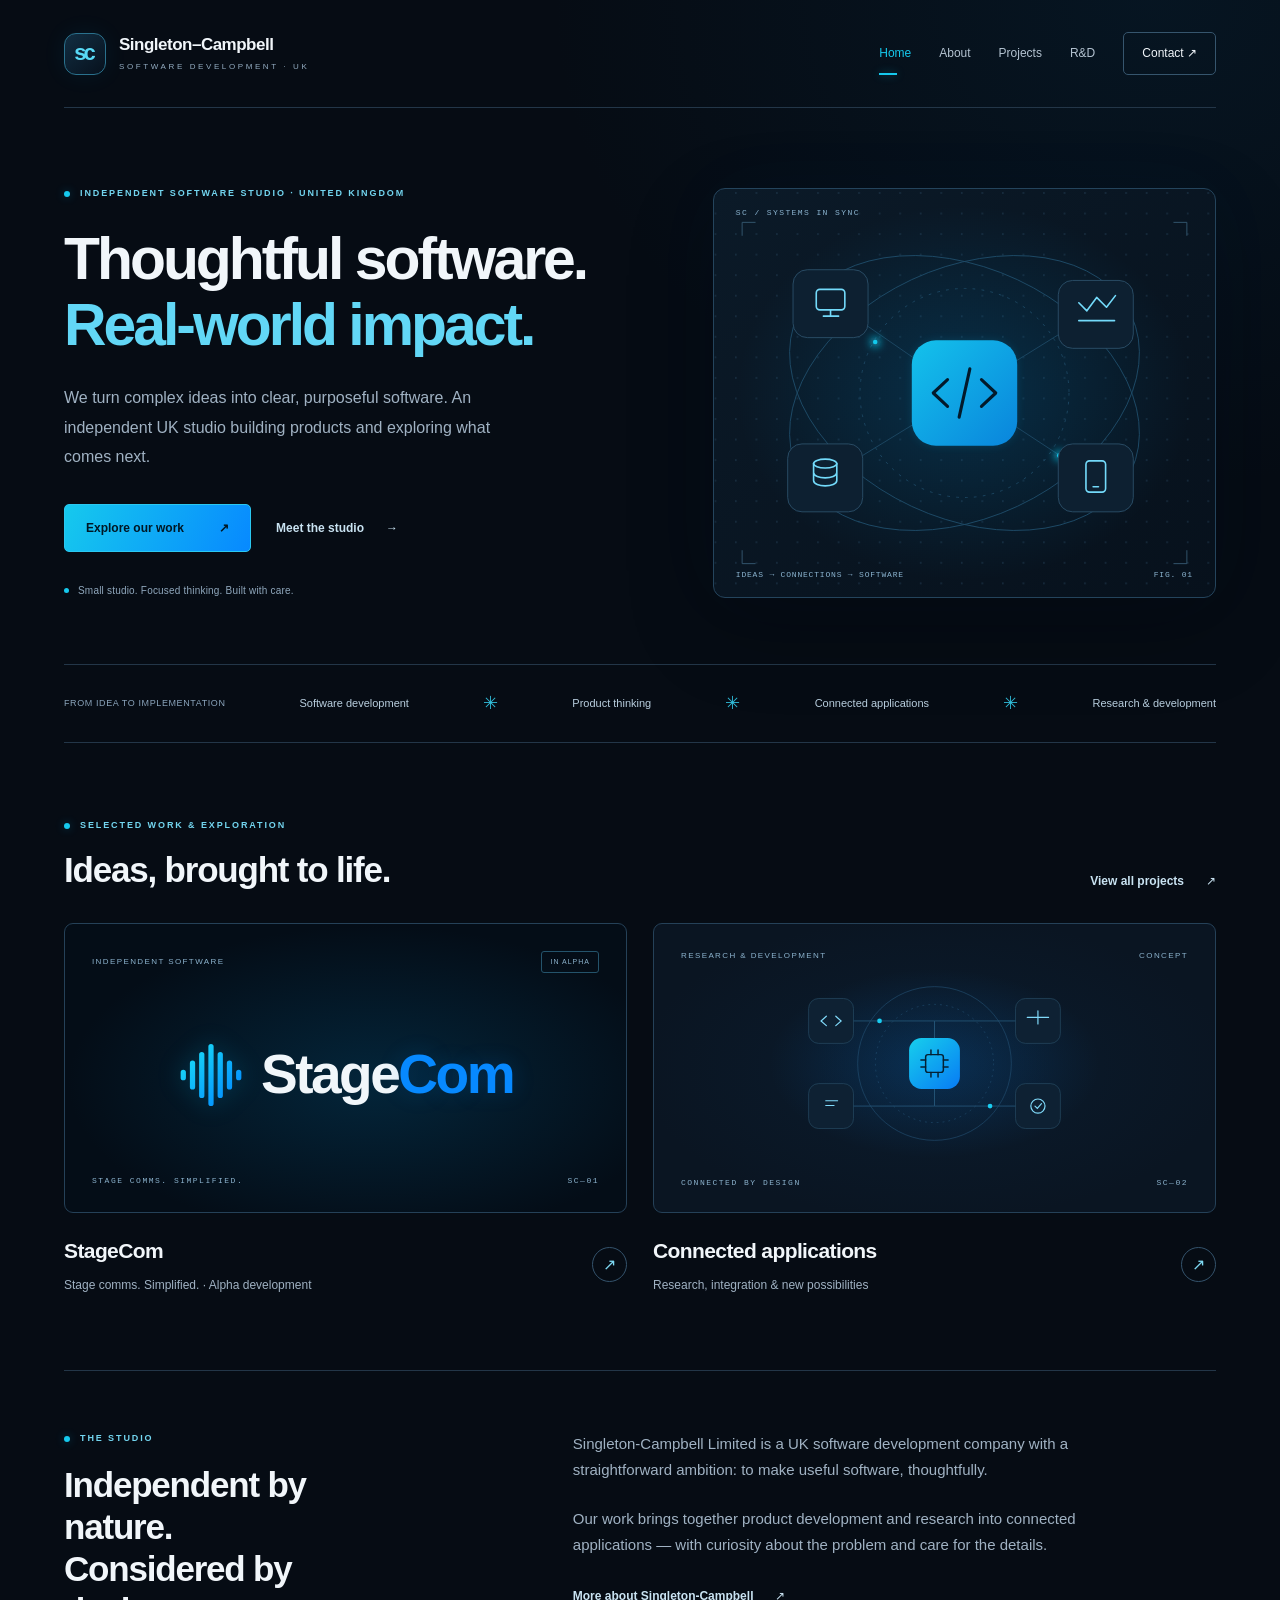
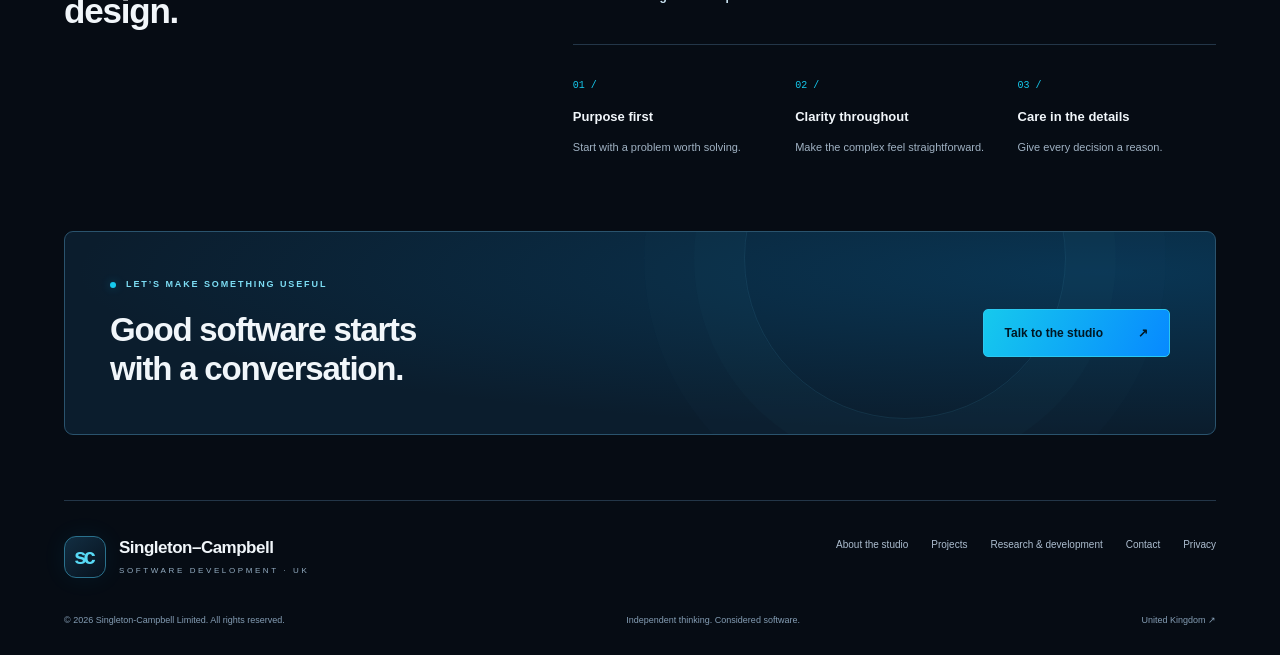
==== index.html @ 7991aba0 "Publish Singleton-Campbell company website and StageCom product page" ====
<!doctype html>
<html lang="en-GB"><head><meta charset="utf-8"><meta name="viewport" content="width=device-width, initial-scale=1"><title>Thoughtful software. Real-world impact. | Singleton-Campbell Limited</title><meta name="description" content="Singleton-Campbell Limited is an independent UK software development studio. Explore StageCom and research into connected applications."><meta name="theme-color" content="#060c14"><link rel="canonical" href="https://www.singleton-campbell.co.uk/"><meta property="og:title" content="Thoughtful software. Real-world impact. | Singleton-Campbell Limited"><meta property="og:description" content="Singleton-Campbell Limited is an independent UK software development studio. Explore StageCom and research into connected applications."><meta property="og:type" content="website"><meta property="og:url" content="https://www.singleton-campbell.co.uk/"><link rel="icon" href="assets/favicon.svg" type="image/svg+xml"><link rel="stylesheet" href="assets/style.css?v=20261112"><script src="assets/app.js" defer></script><script src="assets/forms.js" defer></script></head><body class="company-page page-index"><a class="skip" href="#main">Skip to content</a><div class="wrap"><header><a class="brand" href="index.html" aria-label="Singleton-Campbell Limited home"><span class="mark" aria-hidden="true">sc</span><span>Singleton–Campbell<small>Software development · UK</small></span></a><button class="menu" aria-expanded="false" aria-controls="navigation">Menu</button><nav id="navigation" aria-label="Main navigation"><a href="index.html" aria-current="page" class="active">Home</a><a href="about.html">About</a><a href="projects.html">Projects</a><a href="research.html">R&D</a><a href="contact.html" class="nav-contact">Contact <span aria-hidden="true">↗</span></a></nav></header></div><main class="wrap" id="main"><section class="hero"><div><div class="eyebrow"><span class="dot"></span>Independent software studio · United Kingdom</div><h1>Thoughtful software.<br><em>Real-world impact.</em></h1><p class="intro">We turn complex ideas into clear, purposeful software. An independent UK studio building products and exploring what comes next.</p><div class="actions"><a class="button" href="projects.html">Explore our work <span aria-hidden="true">↗</span></a><a class="text-link" href="about.html">Meet the studio <span aria-hidden="true">→</span></a></div><div class="hero-note"><span></span>Small studio. Focused thinking. Built with care.</div></div><div class="visual" role="img" aria-label="Illustration of connected software modules around a central development core"><span class="visual-label">SC / SYSTEMS IN SYNC</span><img src="assets/studio-system.svg" alt="" width="560" height="450"><div class="visual-bottom"><span>IDEAS → CONNECTIONS → SOFTWARE</span><span>FIG. 01</span></div></div></section><div class="discipline"><span>FROM IDEA TO IMPLEMENTATION</span><strong>Software development</strong><span class="asterisk" aria-hidden="true">✳</span><strong>Product thinking</strong><span class="asterisk" aria-hidden="true">✳</span><strong>Connected applications</strong><span class="asterisk" aria-hidden="true">✳</span><strong>Research & development</strong></div><section class="section"><div class="section-head"><div><div class="eyebrow"><span class="dot"></span>Selected work & exploration</div><h2>Ideas, brought to life.</h2></div><a class="text-link" href="projects.html">View all projects <span aria-hidden="true">↗</span></a></div><div class="work-grid"><a class="project" href="stagecom.html"><div class="project-art stage-art"><div class="art-top"><span>Independent software</span><span class="art-status">In alpha</span></div><div class="stage-brand"><img src="assets/stagecom-mark.svg" alt="" width="66" height="66"><div class="stage-word">Stage<span>Com</span></div></div><div class="art-footer"><span>STAGE COMMS. SIMPLIFIED.</span><span>SC—01</span></div></div><div class="project-meta"><div><h3>StageCom</h3><p>Stage comms. Simplified. · Alpha development</p></div><span class="circle-arrow" aria-hidden="true">↗</span></div></a><a class="project" href="research.html"><div class="project-art connected-art"><div class="art-top"><span>Research & development</span><span>Concept</span></div><img src="assets/connected-system.svg" alt="Illustrative connections between applications and a central system" width="600" height="340"><div class="art-footer"><span>CONNECTED BY DESIGN</span><span>SC—02</span></div></div><div class="project-meta"><div><h3>Connected applications</h3><p>Research, integration & new possibilities</p></div><span class="circle-arrow" aria-hidden="true">↗</span></div></a></div></section><section class="section studio"><div><div class="eyebrow"><span class="dot"></span>The studio</div><h2>Independent by nature.<br>Considered by design.</h2></div><div class="studio-copy"><p>Singleton-Campbell Limited is a UK software development company with a straightforward ambition: to make useful software, thoughtfully.</p><p>Our work brings together product development and research into connected applications — with curiosity about the problem and care for the details.</p><a class="text-link" href="about.html">More about Singleton-Campbell <span aria-hidden="true">↗</span></a><div class="principles"><div><span>01 /</span><h3>Purpose first</h3><p>Start with a problem worth solving.</p></div><div><span>02 /</span><h3>Clarity throughout</h3><p>Make the complex feel straightforward.</p></div><div><span>03 /</span><h3>Care in the details</h3><p>Give every decision a reason.</p></div></div></div></section><div class="cta"><div><div class="eyebrow"><span class="dot"></span>Let’s make something useful</div><h2>Good software starts<br>with a conversation.</h2></div><a class="button" href="contact.html">Talk to the studio <span aria-hidden="true">↗</span></a></div></main><div class="wrap"><footer><div class="footer-top"><a class="brand" href="index.html" aria-label="Singleton-Campbell Limited home"><span class="mark" aria-hidden="true">sc</span><span>Singleton–Campbell<small>Software development · UK</small></span></a><div class="footer-links"><a href="about.html">About the studio</a><a href="projects.html">Projects</a><a href="research.html">Research & development</a><a href="contact.html">Contact</a><a href="privacy.html">Privacy</a></div></div><div class="footer-bottom"><span>© 2026 Singleton-Campbell Limited. All rights reserved.</span><span>Independent thinking. Considered software.</span><span>United Kingdom <span aria-hidden="true">↗</span></span></div></footer></div></body></html>
---- assets/style.css ----
:root{color-scheme:dark;--paper:#060c14;--ink:#f1f6fa;--muted:#a0b2c3;--line:#233648;--blue:#16c9ed;--electric:#0789ff;--panel:#0c1724;--lime:#16c9ed}*{box-sizing:border-box}html{scroll-behavior:smooth;scroll-padding-top:100px}body{margin:0;background:radial-gradient(ellipse 800px 650px at 90% 0%,#07304b40,transparent 75%),var(--paper);color:var(--ink);font-family:Inter,-apple-system,BlinkMacSystemFont,'Segoe UI',sans-serif;font-size:16px;line-height:1.7;-webkit-font-smoothing:antialiased}a{color:inherit;text-decoration:none}button,input,textarea{font:inherit}a,button{-webkit-tap-highlight-color:transparent}a:focus-visible,button:focus-visible,input:focus-visible,textarea:focus-visible{outline:3px solid var(--blue);outline-offset:5px}::selection{background:#12547a;color:#fff}.wrap{max-width:1320px;margin:auto;padding:0 64px}.skip{position:fixed;top:-90px;background:var(--blue);color:#041623;padding:12px 20px;z-index:100}.skip:focus{top:0}header{height:108px;display:flex;align-items:center;justify-content:space-between;gap:30px;border-bottom:1px solid var(--line);position:relative}.brand{display:inline-flex;align-items:center;gap:13px;line-height:1.2;font-size:17px;font-weight:700;letter-spacing:-.5px}.mark{width:42px;height:42px;flex-shrink:0;display:grid;place-content:center;background:linear-gradient(140deg,#122e42,#07111d);border:1px solid #2a718d;color:#58d9f5;font-size:22px;border-radius:12px;letter-spacing:-3px;padding-right:3px;box-shadow:0 0 24px #00bfff12}.brand small{display:block;font-size:8px;font-weight:500;text-transform:uppercase;letter-spacing:2.6px;color:#94adc2;margin-top:7px}nav{display:flex;align-items:center;gap:28px;font-size:12px;font-weight:500;color:#b4c3d1}nav a{position:relative;white-space:nowrap;transition:color .2s}nav a:hover,nav a.active{color:var(--blue)}nav a.active:after{content:'';position:absolute;left:0;bottom:-11px;width:18px;height:2px;background:var(--blue);box-shadow:0 0 9px #16c9ed66}nav .nav-contact{border:1px solid #36556d;padding:10px 18px;border-radius:5px;color:var(--ink)}nav .nav-contact:hover{border-color:var(--blue)}.menu{display:none}.eyebrow{display:flex;align-items:center;gap:10px;font-size:9px;font-weight:650;letter-spacing:1.9px;text-transform:uppercase;color:#73d6f0}.dot{height:6px;width:6px;flex-shrink:0;border-radius:50%;background:var(--blue);box-shadow:0 0 10px #00bfff50;display:inline-block}.hero{display:grid;grid-template-columns:1.2fr 1fr;align-items:center;gap:45px;padding:78px 0 65px}h1,h2,h3,p{margin:0}h1,h2,h3{font-weight:600}h1{font-size:clamp(44px,4.6vw,65px);line-height:1.12;letter-spacing:-3px;margin:25px 0}h1 em{font-style:normal;color:#62d7f6}.intro{font-size:16px;color:var(--muted);max-width:460px;line-height:1.85}.actions{display:flex;gap:25px;align-items:center;flex-wrap:wrap;margin-top:32px}.button{display:inline-flex;align-items:center;justify-content:space-between;gap:35px;background:linear-gradient(115deg,#16c9ed,#0789ff);color:#001724;border:1px solid #2bc8f0;padding:13px 21px;border-radius:5px;font-size:12px;font-weight:650;transition:filter .2s,transform .2s}.button:hover{filter:brightness(1.13);transform:translateY(-2px)}.text-link{display:inline-flex;gap:22px;align-items:center;font-size:12px;font-weight:550;color:#c9e3f2}.text-link:hover{color:var(--blue)}.hero-note{display:flex;gap:9px;align-items:center;color:#90a8bd;font-size:10px;margin-top:30px;letter-spacing:.2px}.hero-note span{height:5px;width:5px;background:var(--blue);border-radius:50%}.visual{position:relative;height:410px;background:linear-gradient(140deg,#0b1a28,#07111c);border:1px solid #24445c;border-radius:12px;overflow:hidden;box-shadow:0 30px 90px #0003,0 0 80px #0789ff08}.visual>img{width:100%;height:100%;object-fit:contain}.visual-label{position:absolute;top:19px;left:22px;font:8px ui-monospace,monospace;letter-spacing:1.4px;color:#8bb4d0}.visual-bottom{position:absolute;bottom:18px;left:22px;right:22px;display:flex;justify-content:space-between;gap:12px;font:8px ui-monospace,monospace;letter-spacing:.8px;color:#8bb4d0}.discipline{border-top:1px solid var(--line);border-bottom:1px solid var(--line);padding:23px 0;display:flex;align-items:center;justify-content:space-between;gap:17px;color:#8ba5bc;font-size:9px;letter-spacing:.6px}.discipline strong{color:#b9cfdf;font-size:11px;font-weight:500;letter-spacing:0}.discipline .asterisk{color:#32bfdc;font-size:18px}.section{padding:75px 0}.section-head{display:flex;align-items:end;justify-content:space-between;gap:30px;margin-bottom:32px}h2{font-size:35px;line-height:1.2;letter-spacing:-1.2px}.section-head h2{margin-top:16px}.section-head p{font-size:13px;max-width:300px;color:var(--muted)}.work-grid{display:grid;grid-template-columns:minmax(0,1fr) minmax(0,1fr);gap:26px}.project{display:block;min-width:0}.project-art{height:290px;border-radius:9px;overflow:hidden;position:relative;transition:transform .25s,border-color .25s;border:1px solid #254158}.project:hover .project-art{transform:translateY(-4px);border-color:#29add9}.stage-art{background:radial-gradient(ellipse at 55% 55%,#0339578c,transparent 70%),#040d17;padding:27px;color:#f1f6fa;display:flex;flex-direction:column;justify-content:space-between}.art-top{display:flex;justify-content:space-between;align-items:center;gap:12px;font-size:8px;letter-spacing:1.4px;text-transform:uppercase;color:#8cb3ce}.art-status{border:1px solid #24536b;padding:4px 8px;border-radius:3px;font-size:7px;letter-spacing:1px}.stage-brand{display:flex;align-items:center;justify-content:center;gap:17px;min-width:0}.stage-brand img{filter:drop-shadow(0 0 12px #00bfff45);width:15%;height:auto;max-width:66px}.stage-word{font-size:clamp(35px,4.3vw,59px);font-weight:750;letter-spacing:-2.5px;line-height:1;white-space:nowrap}.stage-word span{color:#0789ff;text-shadow:0 0 22px #008cff35}.art-footer{display:flex;justify-content:space-between;align-items:center;gap:16px;color:#8cb3ce;font:8px ui-monospace,monospace;letter-spacing:1.5px}.connected-art{background:radial-gradient(ellipse,#0c305040,transparent 75%),#0a1522;display:flex;flex-direction:column;padding:25px 27px}.connected-art>img{width:100%;height:calc(100% - 37px);object-fit:contain;min-height:0}.connected-art .art-footer{margin-top:auto}.project-meta{display:flex;justify-content:space-between;align-items:center;gap:18px;margin-top:20px}.project h3{font-size:21px;letter-spacing:-.6px}.project p{font-size:12px;color:var(--muted);margin-top:6px}.circle-arrow{border:1px solid #34536c;color:#7ed9f3;border-radius:50%;width:35px;height:35px;flex-shrink:0;display:grid;place-items:center}.project:hover .circle-arrow{background:var(--blue);color:#001724;border-color:var(--blue)}.studio{display:grid;grid-template-columns:.8fr 1.2fr;gap:80px;border-top:1px solid var(--line);padding-top:60px}.studio h2{margin-top:17px;max-width:340px}.studio-copy>p{color:var(--muted);font-size:15px;max-width:560px;margin-bottom:24px}.principles{display:grid;grid-template-columns:repeat(3,minmax(0,1fr));gap:24px;margin-top:35px;border-top:1px solid var(--line);padding-top:24px}.principles span{font:10px ui-monospace,monospace;color:var(--blue)}.principles h3{font-size:13px;margin:10px 0;font-weight:550}.principles p{font-size:11px;color:var(--muted)}.cta{position:relative;isolation:isolate;background:radial-gradient(ellipse at 90% 20%,#07558570,transparent 70%),#0b1d2d;border:1px solid #2a536d;border-radius:9px;margin:0 0 65px;padding:45px;display:flex;justify-content:space-between;align-items:center;gap:30px;color:var(--ink);overflow:hidden}.cta:before{content:'';position:absolute;width:320px;height:320px;border:1px solid #2d6c8840;border-radius:50%;right:13%;top:-135px;box-shadow:0 0 0 50px #2d6c880c,0 0 0 100px #2d6c8808;z-index:-1}.cta .eyebrow{color:#7dddF4;margin-bottom:17px}.cta h2{font-size:33px}.cta .button{flex-shrink:0}footer{border-top:1px solid var(--line);padding:35px 0 27px}.footer-top{display:flex;justify-content:space-between;align-items:start;gap:25px}.footer-links{display:flex;flex-wrap:wrap;justify-content:end;gap:18px 23px;font-size:10px;color:#adbed0;max-width:550px}.footer-links a:hover{color:var(--blue)}.footer-bottom{display:flex;justify-content:space-between;gap:25px;margin-top:35px;color:#849db4;font-size:9px}.page-hero{padding:70px 0 48px;max-width:850px}.page-hero h1{font-size:57px}.page-hero .intro{max-width:670px;font-size:17px}.page-lead{display:grid;grid-template-columns:1.1fr 1fr;gap:60px;align-items:center;margin-bottom:20px;padding:25px 0 20px}.page-lead .page-hero{padding:47px 0}.page-lead .page-hero h1{font-size:clamp(38px,4vw,56px)}.page-lead .page-hero .intro{font-size:15px}.process-visual{position:relative;min-width:0;margin:0;border:1px solid #27465d;border-radius:10px;overflow:hidden;background:#0a1724;box-shadow:0 20px 60px #0002}.process-visual>img{width:100%;height:auto;display:block}.figure-label{position:absolute;top:20px;left:22px;right:20px;font:8px ui-monospace,monospace;letter-spacing:1px;color:#94bbd5}.process-visual figcaption{display:flex;justify-content:space-between;gap:12px;padding:0 23px 20px;font-size:9px;color:#8ddaf2;letter-spacing:.5px}.wide-art{margin-bottom:50px}.wide-art .project-art{height:360px}.wide-art .connected-art>img{height:calc(100% - 38px)}.content-grid{display:grid;grid-template-columns:minmax(0,1fr) minmax(0,1fr);gap:65px;padding:0 0 65px}.content-grid h2{font-size:28px;margin-bottom:20px}.content-grid p{color:var(--muted);font-size:15px;margin-bottom:20px}.line-list{list-style:none;padding:0;margin:0}.line-list li{padding:18px 0;border-top:1px solid var(--line);font-size:13px;display:flex;align-items:baseline;gap:20px;color:#bbcedf}.line-list span{font:10px ui-monospace,monospace;color:var(--blue);flex-shrink:0}.research-note{padding:20px;border-left:2px solid var(--blue);border-radius:0 5px 5px 0;background:#0c2031;font-size:12px;margin-top:25px;color:#acc3d6}.contact-box{padding:33px;background:linear-gradient(145deg,#0e2031,#0a1521);border:1px solid #29475f;border-radius:9px;box-shadow:0 20px 60px #0002}.contact-box h2{font-size:25px}.contact-box label{display:block;font-size:11px;color:#b5c8d9;margin:18px 0 7px}.contact-box input,.contact-box textarea{width:100%;border:1px solid #36516a;background:#07121d;border-radius:5px;padding:11px 13px;color:var(--ink);font-size:14px}.contact-box input:hover,.contact-box textarea:hover{border-color:#527c9a}.contact-box textarea::placeholder{color:#839db3}.contact-box textarea{resize:vertical;min-height:130px}.contact-box .button{margin-top:20px;cursor:pointer}.contact-graphic{display:block;width:100%;height:auto;max-height:130px;object-fit:contain;margin:0 0 25px}.small{font-size:11px!important;line-height:1.8;color:var(--muted);margin-top:15px}.legal{max-width:780px;padding:0 0 70px}.legal h2{font-size:23px;margin:30px 0 14px}.legal p{color:var(--muted);font-size:15px;margin:12px 0}.legal a,.contact-grid a{color:var(--blue);text-decoration:underline}.tag{display:inline-block;border:1px solid #2b4d65;background:#0c2436;color:#a1d7ef;padding:5px 10px;font-size:9px;border-radius:4px;margin-right:6px;margin-bottom:8px}.contact-status{margin-top:15px;font-size:12px!important;color:#95ddf1!important}.contact-status a{color:var(--blue);text-decoration:underline}body.page-projects .page-hero{max-width:900px}body.page-privacy .page-hero{border-bottom:1px solid var(--line);margin-bottom:25px;max-width:780px}@media(min-width:1450px){.hero{padding-top:95px;padding-bottom:80px}.visual{height:440px}}@media(max-width:1050px){.wrap{padding:0 34px}nav{gap:18px;font-size:11px}.hero{gap:28px}.visual{height:350px}h1{font-size:51px}.studio{gap:40px}.page-lead{gap:30px}.page-hero h1{font-size:51px}.page-lead .page-hero h1{font-size:45px}.page-lead .page-hero{padding:30px 0}.stage-word{font-size:45px}.stage-brand{gap:11px}.footer-links{max-width:420px}.content-grid{gap:40px}.discipline{gap:13px}.discipline>span:first-child{font-size:8px}.discipline strong{font-size:10px}}@media(max-width:760px){html{scroll-padding-top:90px}.wrap{padding:0 22px}header{height:87px}.brand{font-size:15px;gap:11px}.mark{width:37px;height:37px;font-size:20px}.brand small{font-size:7px;letter-spacing:2px}.menu{display:block;background:#0d1e2d;border:1px solid #36516a;padding:8px 12px;border-radius:4px;font-size:12px;color:#c4d9e9}nav{display:none;position:absolute;top:86px;left:-22px;right:-22px;z-index:20;background:#0a1623;padding:25px;border-bottom:1px solid #33526b;box-shadow:0 15px 25px #0005;align-items:stretch;font-size:14px}nav.open{display:flex;flex-direction:column;gap:22px}nav a.active:after{bottom:-5px}nav .nav-contact{padding:12px 16px}.hero{grid-template-columns:1fr;padding:44px 0 35px;gap:33px}h1{font-size:clamp(37px,9vw,54px);letter-spacing:-2px;max-width:550px;margin:22px 0}.hero .eyebrow{font-size:8px;letter-spacing:1.3px}.intro{font-size:15px;max-width:520px}.actions{gap:23px;margin-top:26px}.button{font-size:11px;padding:12px 18px}.text-link{font-size:11px}.visual{height:auto;aspect-ratio:1.22;max-height:400px}.visual-label,.visual-bottom{font-size:7px;letter-spacing:.7px}.visual-label{top:16px;left:17px}.visual-bottom{bottom:15px;left:17px;right:17px}.hero-note{margin-top:24px;font-size:9px}.discipline{flex-wrap:wrap;justify-content:start;gap:10px 20px;padding:18px 0}.discipline>span:first-child{width:100%;font-size:8px;margin-bottom:3px}.discipline strong{font-size:10px}.discipline .asterisk{display:none}.section{padding:48px 0}.section-head{align-items:start;flex-direction:column;gap:17px}h2{font-size:30px}.work-grid,.studio,.content-grid,.page-lead{grid-template-columns:1fr;gap:30px}.project-art{height:270px}.stage-word{font-size:clamp(40px,10.3vw,60px)}.stage-brand{gap:15px}.stage-brand img{width:16%}.art-top{font-size:7px;letter-spacing:1px}.art-footer{font-size:7px;letter-spacing:1px}.stage-art,.connected-art{padding:24px}.project h3{font-size:20px}.project p{font-size:11px}.studio{padding-top:38px}.studio h2{max-width:none}.studio-copy>p{font-size:14px}.principles{gap:15px;margin-top:28px;padding-top:22px}.principles h3{font-size:12px}.principles p{font-size:10px}.cta{padding:28px;flex-direction:column;align-items:start;margin-bottom:40px;gap:25px}.cta h2{font-size:28px}.cta .eyebrow{font-size:8px}.footer-top{flex-direction:column;gap:27px}.footer-links{justify-content:start;gap:15px 20px;font-size:10px;max-width:none}.footer-bottom{flex-direction:column;gap:7px;margin-top:27px}.page-hero{padding:45px 0 35px}.page-hero h1,.page-lead .page-hero h1{font-size:clamp(35px,8.8vw,48px)}.page-hero .intro{font-size:15px}.page-lead{padding:0;margin:0 0 38px;gap:0}.page-lead .page-hero{padding:45px 0 30px}.process-visual{max-width:520px;width:100%;margin:auto}.process-visual>img{max-height:310px;object-fit:cover}.figure-label{font-size:7px;top:16px;left:17px}.process-visual figcaption{padding:0 19px 17px;font-size:8px}.wide-art{margin-bottom:35px}.wide-art .project-art{height:280px}.contact-box{padding:24px}.content-grid{padding-bottom:44px}.content-grid h2{font-size:26px}.content-grid p{font-size:14px}.contact-graphic{max-height:110px;margin-top:0}.eyebrow{font-size:8px;letter-spacing:1.5px}.legal p{font-size:14px}.legal h2{font-size:22px}.legal{padding-bottom:45px}}@media(prefers-reduced-motion:reduce){html{scroll-behavior:auto}*,*:before,*:after{animation:none!important;transition:none!important}}

.form-trap{display:none!important}

.thanks-panel{max-width:760px;padding:30px;border:1px solid #2a536d;border-radius:9px;background:linear-gradient(140deg,#0d2639,#0a1521);margin-bottom:65px}.thanks-check{display:grid;place-items:center;border:1px solid #287088;background:#0a3445;border-radius:50%;width:47px;height:47px;color:#69e1f1;font-size:24px;margin-bottom:20px}.thanks-panel p{color:#abc2d6;font-size:14px}.thanks-panel p a{color:#66d8f1;overflow-wrap:anywhere}.thanks-panel .actions{margin-top:25px}@media(max-width:760px){.thanks-panel{padding:25px;margin-bottom:40px}}
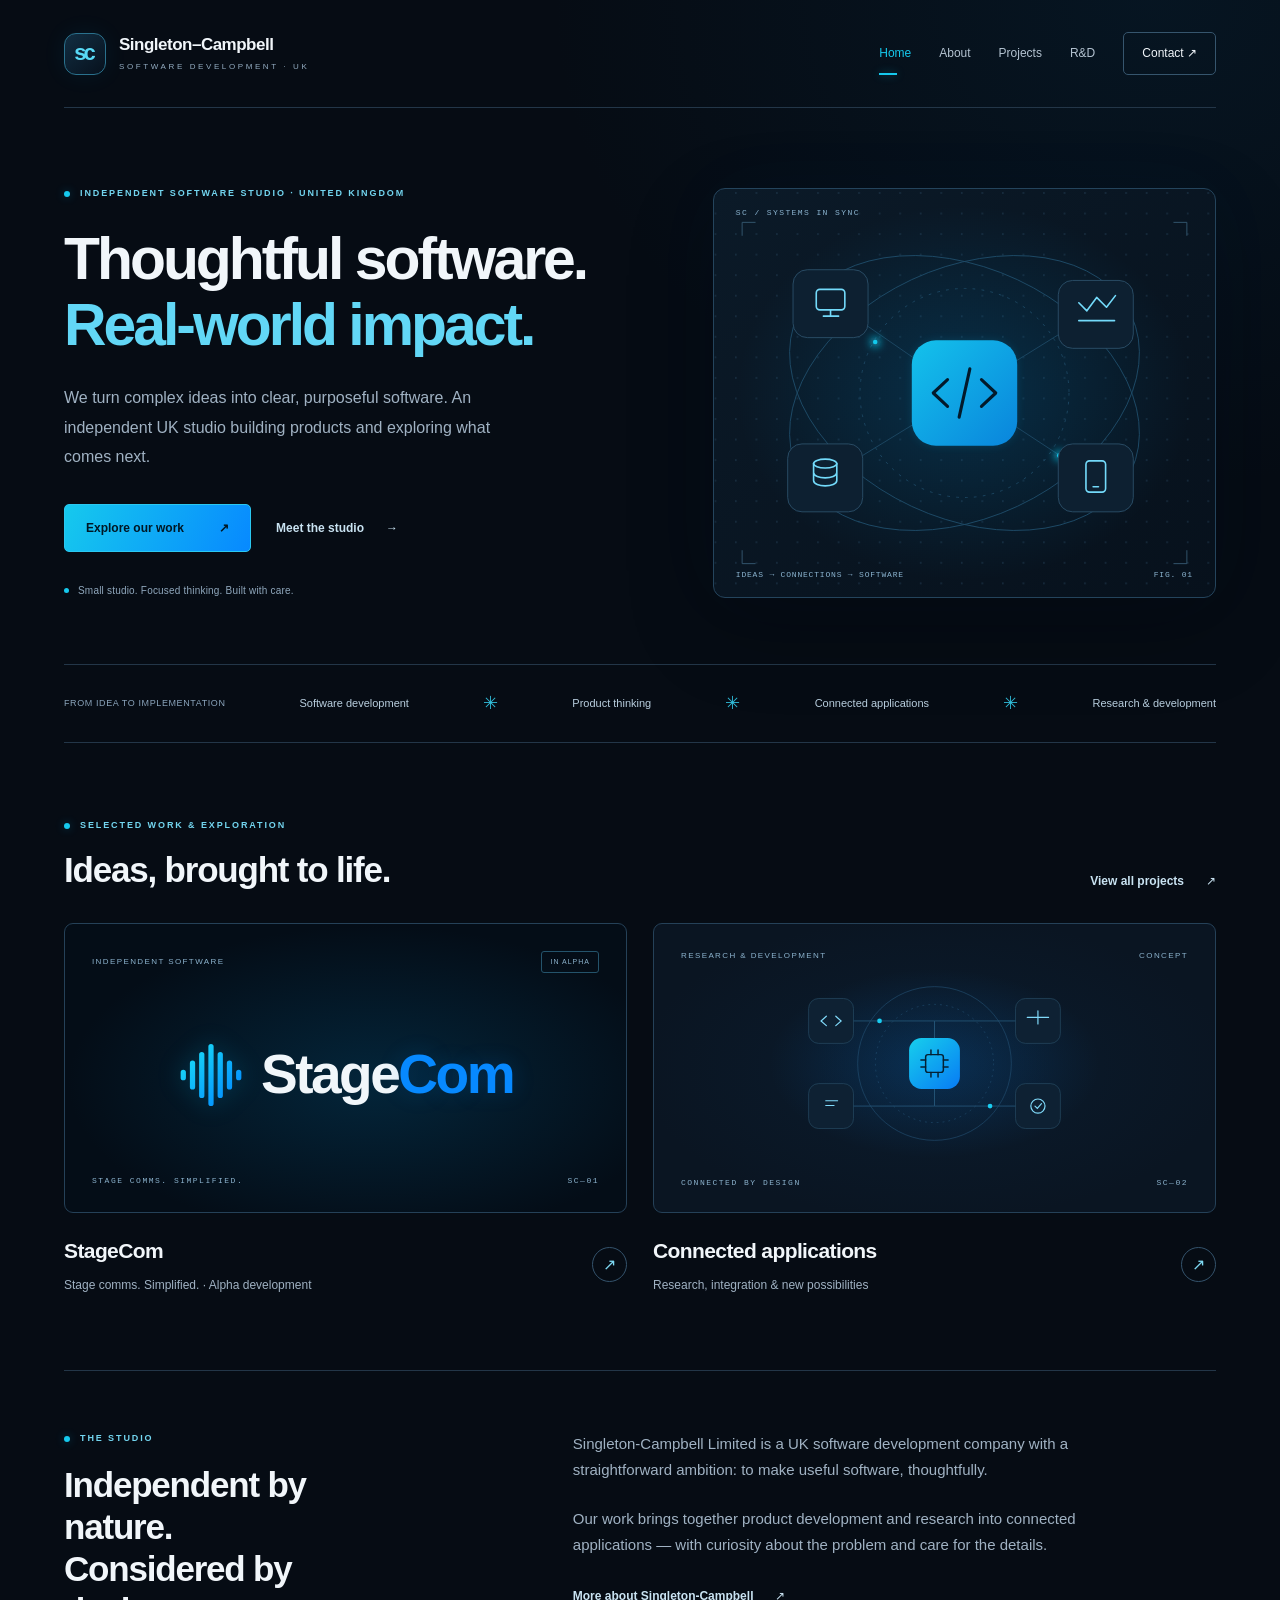
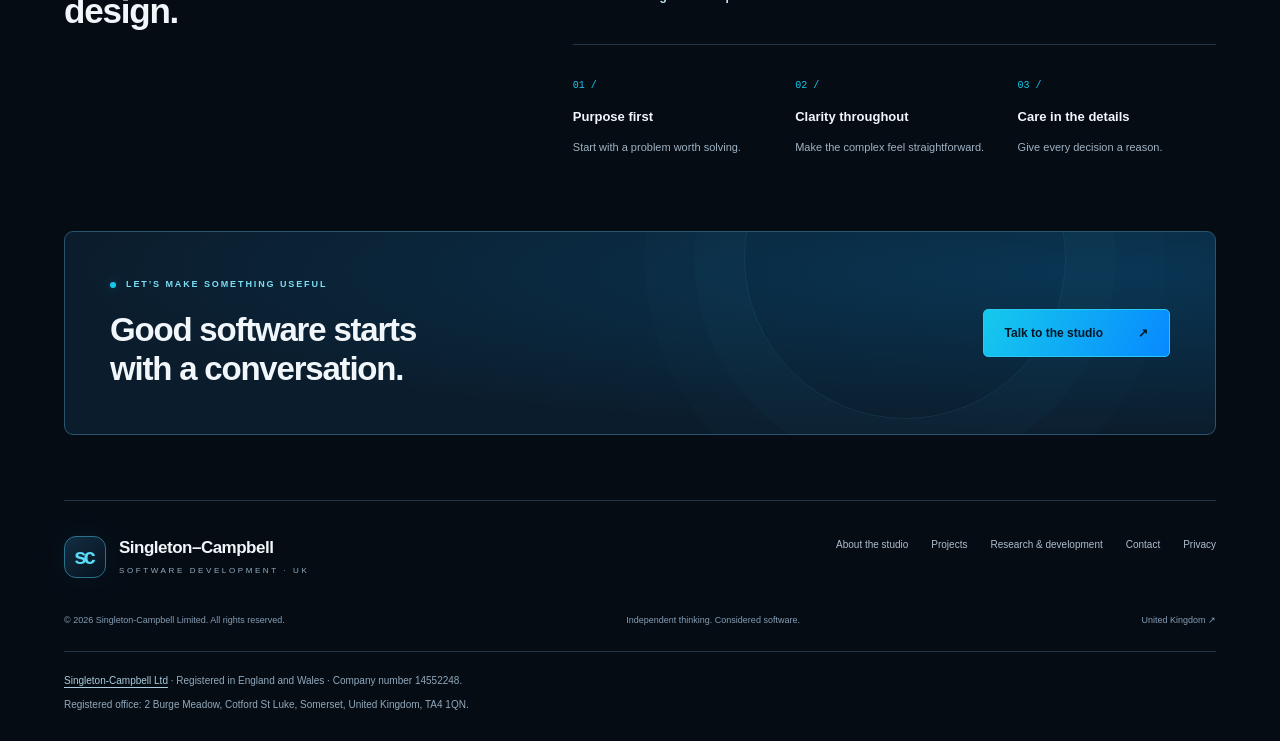
==== commit cd6df37c: "Add verified Companies House details across all site footers" ====
--- a/index.html
+++ b/index.html
@@ -1,2 +1,2 @@
 <!doctype html>
-<html lang="en-GB"><head><meta charset="utf-8"><meta name="viewport" content="width=device-width, initial-scale=1"><title>Thoughtful software. Real-world impact. | Singleton-Campbell Limited</title><meta name="description" content="Singleton-Campbell Limited is an independent UK software development studio. Explore StageCom and research into connected applications."><meta name="theme-color" content="#060c14"><link rel="canonical" href="https://www.singleton-campbell.co.uk/"><meta property="og:title" content="Thoughtful software. Real-world impact. | Singleton-Campbell Limited"><meta property="og:description" content="Singleton-Campbell Limited is an independent UK software development studio. Explore StageCom and research into connected applications."><meta property="og:type" content="website"><meta property="og:url" content="https://www.singleton-campbell.co.uk/"><link rel="icon" href="assets/favicon.svg" type="image/svg+xml"><link rel="stylesheet" href="assets/style.css?v=20261112"><script src="assets/app.js" defer></script><script src="assets/forms.js" defer></script></head><body class="company-page page-index"><a class="skip" href="#main">Skip to content</a><div class="wrap"><header><a class="brand" href="index.html" aria-label="Singleton-Campbell Limited home"><span class="mark" aria-hidden="true">sc</span><span>Singleton–Campbell<small>Software development · UK</small></span></a><button class="menu" aria-expanded="false" aria-controls="navigation">Menu</button><nav id="navigation" aria-label="Main navigation"><a href="index.html" aria-current="page" class="active">Home</a><a href="about.html">About</a><a href="projects.html">Projects</a><a href="research.html">R&D</a><a href="contact.html" class="nav-contact">Contact <span aria-hidden="true">↗</span></a></nav></header></div><main class="wrap" id="main"><section class="hero"><div><div class="eyebrow"><span class="dot"></span>Independent software studio · United Kingdom</div><h1>Thoughtful software.<br><em>Real-world impact.</em></h1><p class="intro">We turn complex ideas into clear, purposeful software. An independent UK studio building products and exploring what comes next.</p><div class="actions"><a class="button" href="projects.html">Explore our work <span aria-hidden="true">↗</span></a><a class="text-link" href="about.html">Meet the studio <span aria-hidden="true">→</span></a></div><div class="hero-note"><span></span>Small studio. Focused thinking. Built with care.</div></div><div class="visual" role="img" aria-label="Illustration of connected software modules around a central development core"><span class="visual-label">SC / SYSTEMS IN SYNC</span><img src="assets/studio-system.svg" alt="" width="560" height="450"><div class="visual-bottom"><span>IDEAS → CONNECTIONS → SOFTWARE</span><span>FIG. 01</span></div></div></section><div class="discipline"><span>FROM IDEA TO IMPLEMENTATION</span><strong>Software development</strong><span class="asterisk" aria-hidden="true">✳</span><strong>Product thinking</strong><span class="asterisk" aria-hidden="true">✳</span><strong>Connected applications</strong><span class="asterisk" aria-hidden="true">✳</span><strong>Research & development</strong></div><section class="section"><div class="section-head"><div><div class="eyebrow"><span class="dot"></span>Selected work & exploration</div><h2>Ideas, brought to life.</h2></div><a class="text-link" href="projects.html">View all projects <span aria-hidden="true">↗</span></a></div><div class="work-grid"><a class="project" href="stagecom.html"><div class="project-art stage-art"><div class="art-top"><span>Independent software</span><span class="art-status">In alpha</span></div><div class="stage-brand"><img src="assets/stagecom-mark.svg" alt="" width="66" height="66"><div class="stage-word">Stage<span>Com</span></div></div><div class="art-footer"><span>STAGE COMMS. SIMPLIFIED.</span><span>SC—01</span></div></div><div class="project-meta"><div><h3>StageCom</h3><p>Stage comms. Simplified. · Alpha development</p></div><span class="circle-arrow" aria-hidden="true">↗</span></div></a><a class="project" href="research.html"><div class="project-art connected-art"><div class="art-top"><span>Research & development</span><span>Concept</span></div><img src="assets/connected-system.svg" alt="Illustrative connections between applications and a central system" width="600" height="340"><div class="art-footer"><span>CONNECTED BY DESIGN</span><span>SC—02</span></div></div><div class="project-meta"><div><h3>Connected applications</h3><p>Research, integration & new possibilities</p></div><span class="circle-arrow" aria-hidden="true">↗</span></div></a></div></section><section class="section studio"><div><div class="eyebrow"><span class="dot"></span>The studio</div><h2>Independent by nature.<br>Considered by design.</h2></div><div class="studio-copy"><p>Singleton-Campbell Limited is a UK software development company with a straightforward ambition: to make useful software, thoughtfully.</p><p>Our work brings together product development and research into connected applications — with curiosity about the problem and care for the details.</p><a class="text-link" href="about.html">More about Singleton-Campbell <span aria-hidden="true">↗</span></a><div class="principles"><div><span>01 /</span><h3>Purpose first</h3><p>Start with a problem worth solving.</p></div><div><span>02 /</span><h3>Clarity throughout</h3><p>Make the complex feel straightforward.</p></div><div><span>03 /</span><h3>Care in the details</h3><p>Give every decision a reason.</p></div></div></div></section><div class="cta"><div><div class="eyebrow"><span class="dot"></span>Let’s make something useful</div><h2>Good software starts<br>with a conversation.</h2></div><a class="button" href="contact.html">Talk to the studio <span aria-hidden="true">↗</span></a></div></main><div class="wrap"><footer><div class="footer-top"><a class="brand" href="index.html" aria-label="Singleton-Campbell Limited home"><span class="mark" aria-hidden="true">sc</span><span>Singleton–Campbell<small>Software development · UK</small></span></a><div class="footer-links"><a href="about.html">About the studio</a><a href="projects.html">Projects</a><a href="research.html">Research & development</a><a href="contact.html">Contact</a><a href="privacy.html">Privacy</a></div></div><div class="footer-bottom"><span>© 2026 Singleton-Campbell Limited. All rights reserved.</span><span>Independent thinking. Considered software.</span><span>United Kingdom <span aria-hidden="true">↗</span></span></div></footer></div></body></html>+<html lang="en-GB"><head><meta charset="utf-8"><meta name="viewport" content="width=device-width, initial-scale=1"><title>Thoughtful software. Real-world impact. | Singleton-Campbell Limited</title><meta name="description" content="Singleton-Campbell Limited is an independent UK software development studio. Explore StageCom and research into connected applications."><meta name="theme-color" content="#060c14"><link rel="canonical" href="https://www.singleton-campbell.co.uk/"><meta property="og:title" content="Thoughtful software. Real-world impact. | Singleton-Campbell Limited"><meta property="og:description" content="Singleton-Campbell Limited is an independent UK software development studio. Explore StageCom and research into connected applications."><meta property="og:type" content="website"><meta property="og:url" content="https://www.singleton-campbell.co.uk/"><link rel="icon" href="assets/favicon.svg" type="image/svg+xml"><link rel="stylesheet" href="assets/style.css?v=20261112"><script src="assets/app.js" defer></script><script src="assets/forms.js" defer></script></head><body class="company-page page-index"><a class="skip" href="#main">Skip to content</a><div class="wrap"><header><a class="brand" href="index.html" aria-label="Singleton-Campbell Limited home"><span class="mark" aria-hidden="true">sc</span><span>Singleton–Campbell<small>Software development · UK</small></span></a><button class="menu" aria-expanded="false" aria-controls="navigation">Menu</button><nav id="navigation" aria-label="Main navigation"><a href="index.html" aria-current="page" class="active">Home</a><a href="about.html">About</a><a href="projects.html">Projects</a><a href="research.html">R&D</a><a href="contact.html" class="nav-contact">Contact <span aria-hidden="true">↗</span></a></nav></header></div><main class="wrap" id="main"><section class="hero"><div><div class="eyebrow"><span class="dot"></span>Independent software studio · United Kingdom</div><h1>Thoughtful software.<br><em>Real-world impact.</em></h1><p class="intro">We turn complex ideas into clear, purposeful software. An independent UK studio building products and exploring what comes next.</p><div class="actions"><a class="button" href="projects.html">Explore our work <span aria-hidden="true">↗</span></a><a class="text-link" href="about.html">Meet the studio <span aria-hidden="true">→</span></a></div><div class="hero-note"><span></span>Small studio. Focused thinking. Built with care.</div></div><div class="visual" role="img" aria-label="Illustration of connected software modules around a central development core"><span class="visual-label">SC / SYSTEMS IN SYNC</span><img src="assets/studio-system.svg" alt="" width="560" height="450"><div class="visual-bottom"><span>IDEAS → CONNECTIONS → SOFTWARE</span><span>FIG. 01</span></div></div></section><div class="discipline"><span>FROM IDEA TO IMPLEMENTATION</span><strong>Software development</strong><span class="asterisk" aria-hidden="true">✳</span><strong>Product thinking</strong><span class="asterisk" aria-hidden="true">✳</span><strong>Connected applications</strong><span class="asterisk" aria-hidden="true">✳</span><strong>Research & development</strong></div><section class="section"><div class="section-head"><div><div class="eyebrow"><span class="dot"></span>Selected work & exploration</div><h2>Ideas, brought to life.</h2></div><a class="text-link" href="projects.html">View all projects <span aria-hidden="true">↗</span></a></div><div class="work-grid"><a class="project" href="stagecom.html"><div class="project-art stage-art"><div class="art-top"><span>Independent software</span><span class="art-status">In alpha</span></div><div class="stage-brand"><img src="assets/stagecom-mark.svg" alt="" width="66" height="66"><div class="stage-word">Stage<span>Com</span></div></div><div class="art-footer"><span>STAGE COMMS. SIMPLIFIED.</span><span>SC—01</span></div></div><div class="project-meta"><div><h3>StageCom</h3><p>Stage comms. Simplified. · Alpha development</p></div><span class="circle-arrow" aria-hidden="true">↗</span></div></a><a class="project" href="research.html"><div class="project-art connected-art"><div class="art-top"><span>Research & development</span><span>Concept</span></div><img src="assets/connected-system.svg" alt="Illustrative connections between applications and a central system" width="600" height="340"><div class="art-footer"><span>CONNECTED BY DESIGN</span><span>SC—02</span></div></div><div class="project-meta"><div><h3>Connected applications</h3><p>Research, integration & new possibilities</p></div><span class="circle-arrow" aria-hidden="true">↗</span></div></a></div></section><section class="section studio"><div><div class="eyebrow"><span class="dot"></span>The studio</div><h2>Independent by nature.<br>Considered by design.</h2></div><div class="studio-copy"><p>Singleton-Campbell Limited is a UK software development company with a straightforward ambition: to make useful software, thoughtfully.</p><p>Our work brings together product development and research into connected applications — with curiosity about the problem and care for the details.</p><a class="text-link" href="about.html">More about Singleton-Campbell <span aria-hidden="true">↗</span></a><div class="principles"><div><span>01 /</span><h3>Purpose first</h3><p>Start with a problem worth solving.</p></div><div><span>02 /</span><h3>Clarity throughout</h3><p>Make the complex feel straightforward.</p></div><div><span>03 /</span><h3>Care in the details</h3><p>Give every decision a reason.</p></div></div></div></section><div class="cta"><div><div class="eyebrow"><span class="dot"></span>Let’s make something useful</div><h2>Good software starts<br>with a conversation.</h2></div><a class="button" href="contact.html">Talk to the studio <span aria-hidden="true">↗</span></a></div></main><div class="wrap"><footer><div class="footer-top"><a class="brand" href="index.html" aria-label="Singleton-Campbell Limited home"><span class="mark" aria-hidden="true">sc</span><span>Singleton–Campbell<small>Software development · UK</small></span></a><div class="footer-links"><a href="about.html">About the studio</a><a href="projects.html">Projects</a><a href="research.html">Research & development</a><a href="contact.html">Contact</a><a href="privacy.html">Privacy</a></div></div><div class="footer-bottom"><span>© 2026 Singleton-Campbell Limited. All rights reserved.</span><span>Independent thinking. Considered software.</span><span>United Kingdom <span aria-hidden="true">↗</span></span></div><div class="company-legal"><p><a href="https://find-and-update.company-information.service.gov.uk/company/14552248" target="_blank" rel="noopener noreferrer">Singleton-Campbell Ltd</a> · Registered in England and Wales · Company number 14552248.</p><address>Registered office: 2 Burge Meadow, Cotford St Luke, Somerset, United Kingdom, TA4 1QN.</address></div></footer></div></body></html>
--- a/assets/style.css
+++ b/assets/style.css
@@ -3,3 +3,6 @@
 .form-trap{display:none!important}
 
 .thanks-panel{max-width:760px;padding:30px;border:1px solid #2a536d;border-radius:9px;background:linear-gradient(140deg,#0d2639,#0a1521);margin-bottom:65px}.thanks-check{display:grid;place-items:center;border:1px solid #287088;background:#0a3445;border-radius:50%;width:47px;height:47px;color:#69e1f1;font-size:24px;margin-bottom:20px}.thanks-panel p{color:#abc2d6;font-size:14px}.thanks-panel p a{color:#66d8f1;overflow-wrap:anywhere}.thanks-panel .actions{margin-top:25px}@media(max-width:760px){.thanks-panel{padding:25px;margin-bottom:40px}}
+
+/* Registered company disclosures */
+.company-legal{width:100%;border-top:1px solid #233648;padding-top:19px;margin-top:23px;color:#91a9bd;font-size:10px;line-height:1.9}.company-legal address{font-style:normal;margin-top:5px}.company-legal a{color:#abcddd;text-decoration:underline;text-underline-offset:3px}.company-legal a:hover{color:#16c9ed}.footer .company-legal{margin-top:0}.footer .company-legal p{font-size:10px;color:#91a9bd;margin-top:0}@media(max-width:760px){.company-legal{font-size:10px;line-height:1.85}.company-legal address{margin-top:9px}}
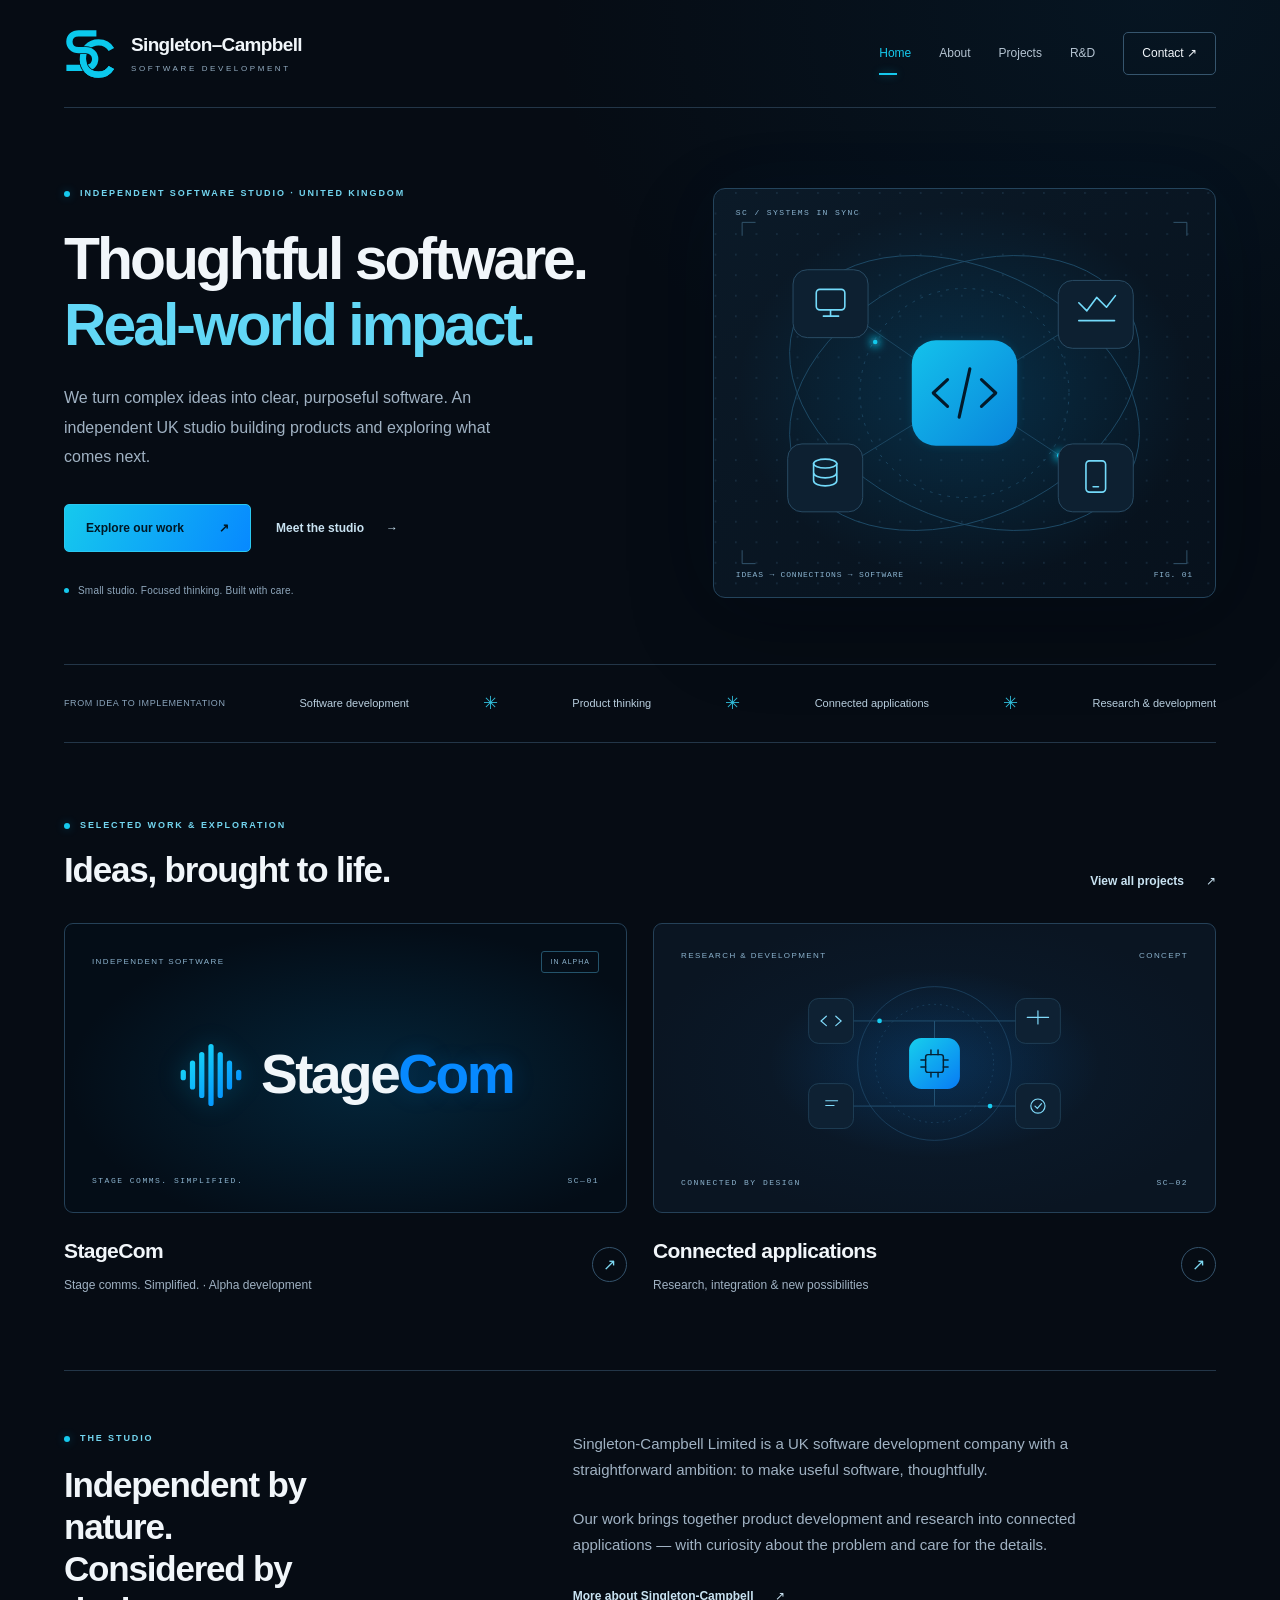
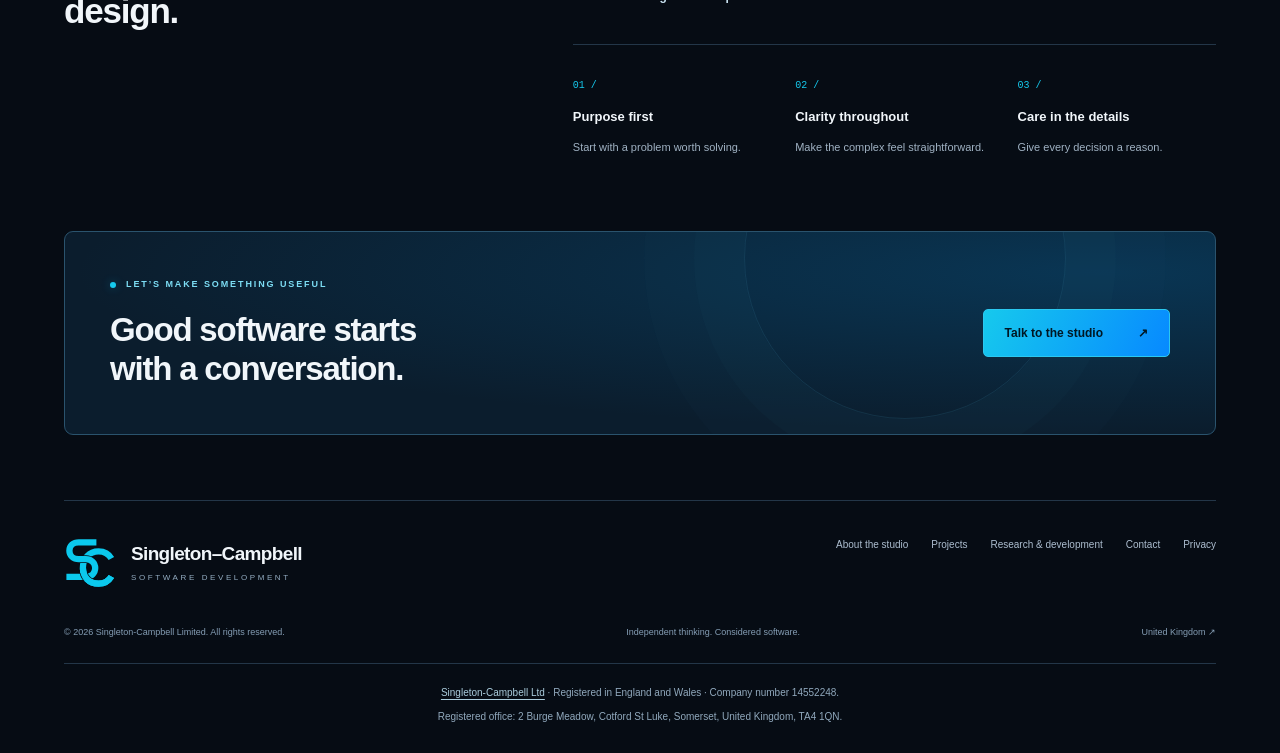
==== commit 36be6f1c: "Implement approved linked SC company logo and favicon" ====
--- a/index.html
+++ b/index.html
@@ -1,2 +1,2 @@
 <!doctype html>
-<html lang="en-GB"><head><meta charset="utf-8"><meta name="viewport" content="width=device-width, initial-scale=1"><title>Thoughtful software. Real-world impact. | Singleton-Campbell Limited</title><meta name="description" content="Singleton-Campbell Limited is an independent UK software development studio. Explore StageCom and research into connected applications."><meta name="theme-color" content="#060c14"><link rel="canonical" href="https://www.singleton-campbell.co.uk/"><meta property="og:title" content="Thoughtful software. Real-world impact. | Singleton-Campbell Limited"><meta property="og:description" content="Singleton-Campbell Limited is an independent UK software development studio. Explore StageCom and research into connected applications."><meta property="og:type" content="website"><meta property="og:url" content="https://www.singleton-campbell.co.uk/"><link rel="icon" href="assets/favicon.svg" type="image/svg+xml"><link rel="stylesheet" href="assets/style.css?v=20261112"><script src="assets/app.js" defer></script><script src="assets/forms.js" defer></script></head><body class="company-page page-index"><a class="skip" href="#main">Skip to content</a><div class="wrap"><header><a class="brand" href="index.html" aria-label="Singleton-Campbell Limited home"><span class="mark" aria-hidden="true">sc</span><span>Singleton–Campbell<small>Software development · UK</small></span></a><button class="menu" aria-expanded="false" aria-controls="navigation">Menu</button><nav id="navigation" aria-label="Main navigation"><a href="index.html" aria-current="page" class="active">Home</a><a href="about.html">About</a><a href="projects.html">Projects</a><a href="research.html">R&D</a><a href="contact.html" class="nav-contact">Contact <span aria-hidden="true">↗</span></a></nav></header></div><main class="wrap" id="main"><section class="hero"><div><div class="eyebrow"><span class="dot"></span>Independent software studio · United Kingdom</div><h1>Thoughtful software.<br><em>Real-world impact.</em></h1><p class="intro">We turn complex ideas into clear, purposeful software. An independent UK studio building products and exploring what comes next.</p><div class="actions"><a class="button" href="projects.html">Explore our work <span aria-hidden="true">↗</span></a><a class="text-link" href="about.html">Meet the studio <span aria-hidden="true">→</span></a></div><div class="hero-note"><span></span>Small studio. Focused thinking. Built with care.</div></div><div class="visual" role="img" aria-label="Illustration of connected software modules around a central development core"><span class="visual-label">SC / SYSTEMS IN SYNC</span><img src="assets/studio-system.svg" alt="" width="560" height="450"><div class="visual-bottom"><span>IDEAS → CONNECTIONS → SOFTWARE</span><span>FIG. 01</span></div></div></section><div class="discipline"><span>FROM IDEA TO IMPLEMENTATION</span><strong>Software development</strong><span class="asterisk" aria-hidden="true">✳</span><strong>Product thinking</strong><span class="asterisk" aria-hidden="true">✳</span><strong>Connected applications</strong><span class="asterisk" aria-hidden="true">✳</span><strong>Research & development</strong></div><section class="section"><div class="section-head"><div><div class="eyebrow"><span class="dot"></span>Selected work & exploration</div><h2>Ideas, brought to life.</h2></div><a class="text-link" href="projects.html">View all projects <span aria-hidden="true">↗</span></a></div><div class="work-grid"><a class="project" href="stagecom.html"><div class="project-art stage-art"><div class="art-top"><span>Independent software</span><span class="art-status">In alpha</span></div><div class="stage-brand"><img src="assets/stagecom-mark.svg" alt="" width="66" height="66"><div class="stage-word">Stage<span>Com</span></div></div><div class="art-footer"><span>STAGE COMMS. SIMPLIFIED.</span><span>SC—01</span></div></div><div class="project-meta"><div><h3>StageCom</h3><p>Stage comms. Simplified. · Alpha development</p></div><span class="circle-arrow" aria-hidden="true">↗</span></div></a><a class="project" href="research.html"><div class="project-art connected-art"><div class="art-top"><span>Research & development</span><span>Concept</span></div><img src="assets/connected-system.svg" alt="Illustrative connections between applications and a central system" width="600" height="340"><div class="art-footer"><span>CONNECTED BY DESIGN</span><span>SC—02</span></div></div><div class="project-meta"><div><h3>Connected applications</h3><p>Research, integration & new possibilities</p></div><span class="circle-arrow" aria-hidden="true">↗</span></div></a></div></section><section class="section studio"><div><div class="eyebrow"><span class="dot"></span>The studio</div><h2>Independent by nature.<br>Considered by design.</h2></div><div class="studio-copy"><p>Singleton-Campbell Limited is a UK software development company with a straightforward ambition: to make useful software, thoughtfully.</p><p>Our work brings together product development and research into connected applications — with curiosity about the problem and care for the details.</p><a class="text-link" href="about.html">More about Singleton-Campbell <span aria-hidden="true">↗</span></a><div class="principles"><div><span>01 /</span><h3>Purpose first</h3><p>Start with a problem worth solving.</p></div><div><span>02 /</span><h3>Clarity throughout</h3><p>Make the complex feel straightforward.</p></div><div><span>03 /</span><h3>Care in the details</h3><p>Give every decision a reason.</p></div></div></div></section><div class="cta"><div><div class="eyebrow"><span class="dot"></span>Let’s make something useful</div><h2>Good software starts<br>with a conversation.</h2></div><a class="button" href="contact.html">Talk to the studio <span aria-hidden="true">↗</span></a></div></main><div class="wrap"><footer><div class="footer-top"><a class="brand" href="index.html" aria-label="Singleton-Campbell Limited home"><span class="mark" aria-hidden="true">sc</span><span>Singleton–Campbell<small>Software development · UK</small></span></a><div class="footer-links"><a href="about.html">About the studio</a><a href="projects.html">Projects</a><a href="research.html">Research & development</a><a href="contact.html">Contact</a><a href="privacy.html">Privacy</a></div></div><div class="footer-bottom"><span>© 2026 Singleton-Campbell Limited. All rights reserved.</span><span>Independent thinking. Considered software.</span><span>United Kingdom <span aria-hidden="true">↗</span></span></div><div class="company-legal"><p><a href="https://find-and-update.company-information.service.gov.uk/company/14552248" target="_blank" rel="noopener noreferrer">Singleton-Campbell Ltd</a> · Registered in England and Wales · Company number 14552248.</p><address>Registered office: 2 Burge Meadow, Cotford St Luke, Somerset, United Kingdom, TA4 1QN.</address></div></footer></div></body></html>+<html lang="en-GB"><head><meta charset="utf-8"><meta name="viewport" content="width=device-width, initial-scale=1"><title>Thoughtful software. Real-world impact. | Singleton-Campbell Limited</title><meta name="description" content="Singleton-Campbell Limited is an independent UK software development studio. Explore StageCom and research into connected applications."><meta name="theme-color" content="#060c14"><link rel="canonical" href="https://www.singleton-campbell.co.uk/"><meta property="og:title" content="Thoughtful software. Real-world impact. | Singleton-Campbell Limited"><meta property="og:description" content="Singleton-Campbell Limited is an independent UK software development studio. Explore StageCom and research into connected applications."><meta property="og:type" content="website"><meta property="og:url" content="https://www.singleton-campbell.co.uk/"><link rel="icon" href="assets/favicon.svg?v=linked-sc" type="image/svg+xml"><link rel="stylesheet" href="assets/style.css?v=20261112-logo"><script src="assets/app.js" defer></script><script src="assets/forms.js" defer></script></head><body class="company-page page-index"><a class="skip" href="#main">Skip to content</a><div class="wrap"><header><a class="brand" href="index.html" aria-label="Singleton-Campbell Limited home"><img class="brand-mark" src="assets/sc-linked.svg" alt="" width="54" height="54"><span>Singleton–Campbell<small>Software development</small></span></a><button class="menu" aria-expanded="false" aria-controls="navigation">Menu</button><nav id="navigation" aria-label="Main navigation"><a href="index.html" aria-current="page" class="active">Home</a><a href="about.html">About</a><a href="projects.html">Projects</a><a href="research.html">R&D</a><a href="contact.html" class="nav-contact">Contact <span aria-hidden="true">↗</span></a></nav></header></div><main class="wrap" id="main"><section class="hero"><div><div class="eyebrow"><span class="dot"></span>Independent software studio · United Kingdom</div><h1>Thoughtful software.<br><em>Real-world impact.</em></h1><p class="intro">We turn complex ideas into clear, purposeful software. An independent UK studio building products and exploring what comes next.</p><div class="actions"><a class="button" href="projects.html">Explore our work <span aria-hidden="true">↗</span></a><a class="text-link" href="about.html">Meet the studio <span aria-hidden="true">→</span></a></div><div class="hero-note"><span></span>Small studio. Focused thinking. Built with care.</div></div><div class="visual" role="img" aria-label="Illustration of connected software modules around a central development core"><span class="visual-label">SC / SYSTEMS IN SYNC</span><img src="assets/studio-system.svg" alt="" width="560" height="450"><div class="visual-bottom"><span>IDEAS → CONNECTIONS → SOFTWARE</span><span>FIG. 01</span></div></div></section><div class="discipline"><span>FROM IDEA TO IMPLEMENTATION</span><strong>Software development</strong><span class="asterisk" aria-hidden="true">✳</span><strong>Product thinking</strong><span class="asterisk" aria-hidden="true">✳</span><strong>Connected applications</strong><span class="asterisk" aria-hidden="true">✳</span><strong>Research & development</strong></div><section class="section"><div class="section-head"><div><div class="eyebrow"><span class="dot"></span>Selected work & exploration</div><h2>Ideas, brought to life.</h2></div><a class="text-link" href="projects.html">View all projects <span aria-hidden="true">↗</span></a></div><div class="work-grid"><a class="project" href="stagecom.html"><div class="project-art stage-art"><div class="art-top"><span>Independent software</span><span class="art-status">In alpha</span></div><div class="stage-brand"><img src="assets/stagecom-mark.svg" alt="" width="66" height="66"><div class="stage-word">Stage<span>Com</span></div></div><div class="art-footer"><span>STAGE COMMS. SIMPLIFIED.</span><span>SC—01</span></div></div><div class="project-meta"><div><h3>StageCom</h3><p>Stage comms. Simplified. · Alpha development</p></div><span class="circle-arrow" aria-hidden="true">↗</span></div></a><a class="project" href="research.html"><div class="project-art connected-art"><div class="art-top"><span>Research & development</span><span>Concept</span></div><img src="assets/connected-system.svg" alt="Illustrative connections between applications and a central system" width="600" height="340"><div class="art-footer"><span>CONNECTED BY DESIGN</span><span>SC—02</span></div></div><div class="project-meta"><div><h3>Connected applications</h3><p>Research, integration & new possibilities</p></div><span class="circle-arrow" aria-hidden="true">↗</span></div></a></div></section><section class="section studio"><div><div class="eyebrow"><span class="dot"></span>The studio</div><h2>Independent by nature.<br>Considered by design.</h2></div><div class="studio-copy"><p>Singleton-Campbell Limited is a UK software development company with a straightforward ambition: to make useful software, thoughtfully.</p><p>Our work brings together product development and research into connected applications — with curiosity about the problem and care for the details.</p><a class="text-link" href="about.html">More about Singleton-Campbell <span aria-hidden="true">↗</span></a><div class="principles"><div><span>01 /</span><h3>Purpose first</h3><p>Start with a problem worth solving.</p></div><div><span>02 /</span><h3>Clarity throughout</h3><p>Make the complex feel straightforward.</p></div><div><span>03 /</span><h3>Care in the details</h3><p>Give every decision a reason.</p></div></div></div></section><div class="cta"><div><div class="eyebrow"><span class="dot"></span>Let’s make something useful</div><h2>Good software starts<br>with a conversation.</h2></div><a class="button" href="contact.html">Talk to the studio <span aria-hidden="true">↗</span></a></div></main><div class="wrap"><footer><div class="footer-top"><a class="brand" href="index.html" aria-label="Singleton-Campbell Limited home"><img class="brand-mark" src="assets/sc-linked.svg" alt="" width="54" height="54"><span>Singleton–Campbell<small>Software development</small></span></a><div class="footer-links"><a href="about.html">About the studio</a><a href="projects.html">Projects</a><a href="research.html">Research & development</a><a href="contact.html">Contact</a><a href="privacy.html">Privacy</a></div></div><div class="footer-bottom"><span>© 2026 Singleton-Campbell Limited. All rights reserved.</span><span>Independent thinking. Considered software.</span><span>United Kingdom <span aria-hidden="true">↗</span></span></div><div class="company-legal"><p><a href="https://find-and-update.company-information.service.gov.uk/company/14552248" target="_blank" rel="noopener noreferrer">Singleton-Campbell Ltd</a> · Registered in England and Wales · Company number 14552248.</p><address>Registered office: 2 Burge Meadow, Cotford St Luke, Somerset, United Kingdom, TA4 1QN.</address></div></footer></div></body></html>
--- a/assets/style.css
+++ b/assets/style.css
@@ -1,8 +1,10 @@
-:root{color-scheme:dark;--paper:#060c14;--ink:#f1f6fa;--muted:#a0b2c3;--line:#233648;--blue:#16c9ed;--electric:#0789ff;--panel:#0c1724;--lime:#16c9ed}*{box-sizing:border-box}html{scroll-behavior:smooth;scroll-padding-top:100px}body{margin:0;background:radial-gradient(ellipse 800px 650px at 90% 0%,#07304b40,transparent 75%),var(--paper);color:var(--ink);font-family:Inter,-apple-system,BlinkMacSystemFont,'Segoe UI',sans-serif;font-size:16px;line-height:1.7;-webkit-font-smoothing:antialiased}a{color:inherit;text-decoration:none}button,input,textarea{font:inherit}a,button{-webkit-tap-highlight-color:transparent}a:focus-visible,button:focus-visible,input:focus-visible,textarea:focus-visible{outline:3px solid var(--blue);outline-offset:5px}::selection{background:#12547a;color:#fff}.wrap{max-width:1320px;margin:auto;padding:0 64px}.skip{position:fixed;top:-90px;background:var(--blue);color:#041623;padding:12px 20px;z-index:100}.skip:focus{top:0}header{height:108px;display:flex;align-items:center;justify-content:space-between;gap:30px;border-bottom:1px solid var(--line);position:relative}.brand{display:inline-flex;align-items:center;gap:13px;line-height:1.2;font-size:17px;font-weight:700;letter-spacing:-.5px}.mark{width:42px;height:42px;flex-shrink:0;display:grid;place-content:center;background:linear-gradient(140deg,#122e42,#07111d);border:1px solid #2a718d;color:#58d9f5;font-size:22px;border-radius:12px;letter-spacing:-3px;padding-right:3px;box-shadow:0 0 24px #00bfff12}.brand small{display:block;font-size:8px;font-weight:500;text-transform:uppercase;letter-spacing:2.6px;color:#94adc2;margin-top:7px}nav{display:flex;align-items:center;gap:28px;font-size:12px;font-weight:500;color:#b4c3d1}nav a{position:relative;white-space:nowrap;transition:color .2s}nav a:hover,nav a.active{color:var(--blue)}nav a.active:after{content:'';position:absolute;left:0;bottom:-11px;width:18px;height:2px;background:var(--blue);box-shadow:0 0 9px #16c9ed66}nav .nav-contact{border:1px solid #36556d;padding:10px 18px;border-radius:5px;color:var(--ink)}nav .nav-contact:hover{border-color:var(--blue)}.menu{display:none}.eyebrow{display:flex;align-items:center;gap:10px;font-size:9px;font-weight:650;letter-spacing:1.9px;text-transform:uppercase;color:#73d6f0}.dot{height:6px;width:6px;flex-shrink:0;border-radius:50%;background:var(--blue);box-shadow:0 0 10px #00bfff50;display:inline-block}.hero{display:grid;grid-template-columns:1.2fr 1fr;align-items:center;gap:45px;padding:78px 0 65px}h1,h2,h3,p{margin:0}h1,h2,h3{font-weight:600}h1{font-size:clamp(44px,4.6vw,65px);line-height:1.12;letter-spacing:-3px;margin:25px 0}h1 em{font-style:normal;color:#62d7f6}.intro{font-size:16px;color:var(--muted);max-width:460px;line-height:1.85}.actions{display:flex;gap:25px;align-items:center;flex-wrap:wrap;margin-top:32px}.button{display:inline-flex;align-items:center;justify-content:space-between;gap:35px;background:linear-gradient(115deg,#16c9ed,#0789ff);color:#001724;border:1px solid #2bc8f0;padding:13px 21px;border-radius:5px;font-size:12px;font-weight:650;transition:filter .2s,transform .2s}.button:hover{filter:brightness(1.13);transform:translateY(-2px)}.text-link{display:inline-flex;gap:22px;align-items:center;font-size:12px;font-weight:550;color:#c9e3f2}.text-link:hover{color:var(--blue)}.hero-note{display:flex;gap:9px;align-items:center;color:#90a8bd;font-size:10px;margin-top:30px;letter-spacing:.2px}.hero-note span{height:5px;width:5px;background:var(--blue);border-radius:50%}.visual{position:relative;height:410px;background:linear-gradient(140deg,#0b1a28,#07111c);border:1px solid #24445c;border-radius:12px;overflow:hidden;box-shadow:0 30px 90px #0003,0 0 80px #0789ff08}.visual>img{width:100%;height:100%;object-fit:contain}.visual-label{position:absolute;top:19px;left:22px;font:8px ui-monospace,monospace;letter-spacing:1.4px;color:#8bb4d0}.visual-bottom{position:absolute;bottom:18px;left:22px;right:22px;display:flex;justify-content:space-between;gap:12px;font:8px ui-monospace,monospace;letter-spacing:.8px;color:#8bb4d0}.discipline{border-top:1px solid var(--line);border-bottom:1px solid var(--line);padding:23px 0;display:flex;align-items:center;justify-content:space-between;gap:17px;color:#8ba5bc;font-size:9px;letter-spacing:.6px}.discipline strong{color:#b9cfdf;font-size:11px;font-weight:500;letter-spacing:0}.discipline .asterisk{color:#32bfdc;font-size:18px}.section{padding:75px 0}.section-head{display:flex;align-items:end;justify-content:space-between;gap:30px;margin-bottom:32px}h2{font-size:35px;line-height:1.2;letter-spacing:-1.2px}.section-head h2{margin-top:16px}.section-head p{font-size:13px;max-width:300px;color:var(--muted)}.work-grid{display:grid;grid-template-columns:minmax(0,1fr) minmax(0,1fr);gap:26px}.project{display:block;min-width:0}.project-art{height:290px;border-radius:9px;overflow:hidden;position:relative;transition:transform .25s,border-color .25s;border:1px solid #254158}.project:hover .project-art{transform:translateY(-4px);border-color:#29add9}.stage-art{background:radial-gradient(ellipse at 55% 55%,#0339578c,transparent 70%),#040d17;padding:27px;color:#f1f6fa;display:flex;flex-direction:column;justify-content:space-between}.art-top{display:flex;justify-content:space-between;align-items:center;gap:12px;font-size:8px;letter-spacing:1.4px;text-transform:uppercase;color:#8cb3ce}.art-status{border:1px solid #24536b;padding:4px 8px;border-radius:3px;font-size:7px;letter-spacing:1px}.stage-brand{display:flex;align-items:center;justify-content:center;gap:17px;min-width:0}.stage-brand img{filter:drop-shadow(0 0 12px #00bfff45);width:15%;height:auto;max-width:66px}.stage-word{font-size:clamp(35px,4.3vw,59px);font-weight:750;letter-spacing:-2.5px;line-height:1;white-space:nowrap}.stage-word span{color:#0789ff;text-shadow:0 0 22px #008cff35}.art-footer{display:flex;justify-content:space-between;align-items:center;gap:16px;color:#8cb3ce;font:8px ui-monospace,monospace;letter-spacing:1.5px}.connected-art{background:radial-gradient(ellipse,#0c305040,transparent 75%),#0a1522;display:flex;flex-direction:column;padding:25px 27px}.connected-art>img{width:100%;height:calc(100% - 37px);object-fit:contain;min-height:0}.connected-art .art-footer{margin-top:auto}.project-meta{display:flex;justify-content:space-between;align-items:center;gap:18px;margin-top:20px}.project h3{font-size:21px;letter-spacing:-.6px}.project p{font-size:12px;color:var(--muted);margin-top:6px}.circle-arrow{border:1px solid #34536c;color:#7ed9f3;border-radius:50%;width:35px;height:35px;flex-shrink:0;display:grid;place-items:center}.project:hover .circle-arrow{background:var(--blue);color:#001724;border-color:var(--blue)}.studio{display:grid;grid-template-columns:.8fr 1.2fr;gap:80px;border-top:1px solid var(--line);padding-top:60px}.studio h2{margin-top:17px;max-width:340px}.studio-copy>p{color:var(--muted);font-size:15px;max-width:560px;margin-bottom:24px}.principles{display:grid;grid-template-columns:repeat(3,minmax(0,1fr));gap:24px;margin-top:35px;border-top:1px solid var(--line);padding-top:24px}.principles span{font:10px ui-monospace,monospace;color:var(--blue)}.principles h3{font-size:13px;margin:10px 0;font-weight:550}.principles p{font-size:11px;color:var(--muted)}.cta{position:relative;isolation:isolate;background:radial-gradient(ellipse at 90% 20%,#07558570,transparent 70%),#0b1d2d;border:1px solid #2a536d;border-radius:9px;margin:0 0 65px;padding:45px;display:flex;justify-content:space-between;align-items:center;gap:30px;color:var(--ink);overflow:hidden}.cta:before{content:'';position:absolute;width:320px;height:320px;border:1px solid #2d6c8840;border-radius:50%;right:13%;top:-135px;box-shadow:0 0 0 50px #2d6c880c,0 0 0 100px #2d6c8808;z-index:-1}.cta .eyebrow{color:#7dddF4;margin-bottom:17px}.cta h2{font-size:33px}.cta .button{flex-shrink:0}footer{border-top:1px solid var(--line);padding:35px 0 27px}.footer-top{display:flex;justify-content:space-between;align-items:start;gap:25px}.footer-links{display:flex;flex-wrap:wrap;justify-content:end;gap:18px 23px;font-size:10px;color:#adbed0;max-width:550px}.footer-links a:hover{color:var(--blue)}.footer-bottom{display:flex;justify-content:space-between;gap:25px;margin-top:35px;color:#849db4;font-size:9px}.page-hero{padding:70px 0 48px;max-width:850px}.page-hero h1{font-size:57px}.page-hero .intro{max-width:670px;font-size:17px}.page-lead{display:grid;grid-template-columns:1.1fr 1fr;gap:60px;align-items:center;margin-bottom:20px;padding:25px 0 20px}.page-lead .page-hero{padding:47px 0}.page-lead .page-hero h1{font-size:clamp(38px,4vw,56px)}.page-lead .page-hero .intro{font-size:15px}.process-visual{position:relative;min-width:0;margin:0;border:1px solid #27465d;border-radius:10px;overflow:hidden;background:#0a1724;box-shadow:0 20px 60px #0002}.process-visual>img{width:100%;height:auto;display:block}.figure-label{position:absolute;top:20px;left:22px;right:20px;font:8px ui-monospace,monospace;letter-spacing:1px;color:#94bbd5}.process-visual figcaption{display:flex;justify-content:space-between;gap:12px;padding:0 23px 20px;font-size:9px;color:#8ddaf2;letter-spacing:.5px}.wide-art{margin-bottom:50px}.wide-art .project-art{height:360px}.wide-art .connected-art>img{height:calc(100% - 38px)}.content-grid{display:grid;grid-template-columns:minmax(0,1fr) minmax(0,1fr);gap:65px;padding:0 0 65px}.content-grid h2{font-size:28px;margin-bottom:20px}.content-grid p{color:var(--muted);font-size:15px;margin-bottom:20px}.line-list{list-style:none;padding:0;margin:0}.line-list li{padding:18px 0;border-top:1px solid var(--line);font-size:13px;display:flex;align-items:baseline;gap:20px;color:#bbcedf}.line-list span{font:10px ui-monospace,monospace;color:var(--blue);flex-shrink:0}.research-note{padding:20px;border-left:2px solid var(--blue);border-radius:0 5px 5px 0;background:#0c2031;font-size:12px;margin-top:25px;color:#acc3d6}.contact-box{padding:33px;background:linear-gradient(145deg,#0e2031,#0a1521);border:1px solid #29475f;border-radius:9px;box-shadow:0 20px 60px #0002}.contact-box h2{font-size:25px}.contact-box label{display:block;font-size:11px;color:#b5c8d9;margin:18px 0 7px}.contact-box input,.contact-box textarea{width:100%;border:1px solid #36516a;background:#07121d;border-radius:5px;padding:11px 13px;color:var(--ink);font-size:14px}.contact-box input:hover,.contact-box textarea:hover{border-color:#527c9a}.contact-box textarea::placeholder{color:#839db3}.contact-box textarea{resize:vertical;min-height:130px}.contact-box .button{margin-top:20px;cursor:pointer}.contact-graphic{display:block;width:100%;height:auto;max-height:130px;object-fit:contain;margin:0 0 25px}.small{font-size:11px!important;line-height:1.8;color:var(--muted);margin-top:15px}.legal{max-width:780px;padding:0 0 70px}.legal h2{font-size:23px;margin:30px 0 14px}.legal p{color:var(--muted);font-size:15px;margin:12px 0}.legal a,.contact-grid a{color:var(--blue);text-decoration:underline}.tag{display:inline-block;border:1px solid #2b4d65;background:#0c2436;color:#a1d7ef;padding:5px 10px;font-size:9px;border-radius:4px;margin-right:6px;margin-bottom:8px}.contact-status{margin-top:15px;font-size:12px!important;color:#95ddf1!important}.contact-status a{color:var(--blue);text-decoration:underline}body.page-projects .page-hero{max-width:900px}body.page-privacy .page-hero{border-bottom:1px solid var(--line);margin-bottom:25px;max-width:780px}@media(min-width:1450px){.hero{padding-top:95px;padding-bottom:80px}.visual{height:440px}}@media(max-width:1050px){.wrap{padding:0 34px}nav{gap:18px;font-size:11px}.hero{gap:28px}.visual{height:350px}h1{font-size:51px}.studio{gap:40px}.page-lead{gap:30px}.page-hero h1{font-size:51px}.page-lead .page-hero h1{font-size:45px}.page-lead .page-hero{padding:30px 0}.stage-word{font-size:45px}.stage-brand{gap:11px}.footer-links{max-width:420px}.content-grid{gap:40px}.discipline{gap:13px}.discipline>span:first-child{font-size:8px}.discipline strong{font-size:10px}}@media(max-width:760px){html{scroll-padding-top:90px}.wrap{padding:0 22px}header{height:87px}.brand{font-size:15px;gap:11px}.mark{width:37px;height:37px;font-size:20px}.brand small{font-size:7px;letter-spacing:2px}.menu{display:block;background:#0d1e2d;border:1px solid #36516a;padding:8px 12px;border-radius:4px;font-size:12px;color:#c4d9e9}nav{display:none;position:absolute;top:86px;left:-22px;right:-22px;z-index:20;background:#0a1623;padding:25px;border-bottom:1px solid #33526b;box-shadow:0 15px 25px #0005;align-items:stretch;font-size:14px}nav.open{display:flex;flex-direction:column;gap:22px}nav a.active:after{bottom:-5px}nav .nav-contact{padding:12px 16px}.hero{grid-template-columns:1fr;padding:44px 0 35px;gap:33px}h1{font-size:clamp(37px,9vw,54px);letter-spacing:-2px;max-width:550px;margin:22px 0}.hero .eyebrow{font-size:8px;letter-spacing:1.3px}.intro{font-size:15px;max-width:520px}.actions{gap:23px;margin-top:26px}.button{font-size:11px;padding:12px 18px}.text-link{font-size:11px}.visual{height:auto;aspect-ratio:1.22;max-height:400px}.visual-label,.visual-bottom{font-size:7px;letter-spacing:.7px}.visual-label{top:16px;left:17px}.visual-bottom{bottom:15px;left:17px;right:17px}.hero-note{margin-top:24px;font-size:9px}.discipline{flex-wrap:wrap;justify-content:start;gap:10px 20px;padding:18px 0}.discipline>span:first-child{width:100%;font-size:8px;margin-bottom:3px}.discipline strong{font-size:10px}.discipline .asterisk{display:none}.section{padding:48px 0}.section-head{align-items:start;flex-direction:column;gap:17px}h2{font-size:30px}.work-grid,.studio,.content-grid,.page-lead{grid-template-columns:1fr;gap:30px}.project-art{height:270px}.stage-word{font-size:clamp(40px,10.3vw,60px)}.stage-brand{gap:15px}.stage-brand img{width:16%}.art-top{font-size:7px;letter-spacing:1px}.art-footer{font-size:7px;letter-spacing:1px}.stage-art,.connected-art{padding:24px}.project h3{font-size:20px}.project p{font-size:11px}.studio{padding-top:38px}.studio h2{max-width:none}.studio-copy>p{font-size:14px}.principles{gap:15px;margin-top:28px;padding-top:22px}.principles h3{font-size:12px}.principles p{font-size:10px}.cta{padding:28px;flex-direction:column;align-items:start;margin-bottom:40px;gap:25px}.cta h2{font-size:28px}.cta .eyebrow{font-size:8px}.footer-top{flex-direction:column;gap:27px}.footer-links{justify-content:start;gap:15px 20px;font-size:10px;max-width:none}.footer-bottom{flex-direction:column;gap:7px;margin-top:27px}.page-hero{padding:45px 0 35px}.page-hero h1,.page-lead .page-hero h1{font-size:clamp(35px,8.8vw,48px)}.page-hero .intro{font-size:15px}.page-lead{padding:0;margin:0 0 38px;gap:0}.page-lead .page-hero{padding:45px 0 30px}.process-visual{max-width:520px;width:100%;margin:auto}.process-visual>img{max-height:310px;object-fit:cover}.figure-label{font-size:7px;top:16px;left:17px}.process-visual figcaption{padding:0 19px 17px;font-size:8px}.wide-art{margin-bottom:35px}.wide-art .project-art{height:280px}.contact-box{padding:24px}.content-grid{padding-bottom:44px}.content-grid h2{font-size:26px}.content-grid p{font-size:14px}.contact-graphic{max-height:110px;margin-top:0}.eyebrow{font-size:8px;letter-spacing:1.5px}.legal p{font-size:14px}.legal h2{font-size:22px}.legal{padding-bottom:45px}}@media(prefers-reduced-motion:reduce){html{scroll-behavior:auto}*,*:before,*:after{animation:none!important;transition:none!important}}
+:root{color-scheme:dark;--paper:#060c14;--ink:#f1f6fa;--muted:#a0b2c3;--line:#233648;--blue:#16c9ed;--electric:#0789ff;--panel:#0c1724;--lime:#16c9ed}*{box-sizing:border-box}html{scroll-behavior:smooth;scroll-padding-top:100px}body{margin:0;background:radial-gradient(ellipse 800px 650px at 90% 0%,#07304b40,transparent 75%),var(--paper);color:var(--ink);font-family:Inter,-apple-system,BlinkMacSystemFont,'Segoe UI',sans-serif;font-size:16px;line-height:1.7;-webkit-font-smoothing:antialiased}a{color:inherit;text-decoration:none}button,input,textarea{font:inherit}a,button{-webkit-tap-highlight-color:transparent}a:focus-visible,button:focus-visible,input:focus-visible,textarea:focus-visible{outline:3px solid var(--blue);outline-offset:5px}::selection{background:#12547a;color:#fff}.wrap{max-width:1320px;margin:auto;padding:0 64px}.skip{position:fixed;top:-90px;background:var(--blue);color:#041623;padding:12px 20px;z-index:100}.skip:focus{top:0}header{height:108px;display:flex;align-items:center;justify-content:space-between;gap:30px;border-bottom:1px solid var(--line);position:relative}.brand{display:inline-flex;align-items:center;gap:13px;line-height:1.2;font-size:17px;font-weight:700;letter-spacing:-.5px}.brand-mark{display:block;width:54px;height:54px;flex-shrink:0;object-fit:contain}.brand{gap:13px;font-size:19px;letter-spacing:-.65px}.brand small{font-size:8px;letter-spacing:2.7px}.brand small{display:block;font-size:8px;font-weight:500;text-transform:uppercase;letter-spacing:2.6px;color:#94adc2;margin-top:7px}nav{display:flex;align-items:center;gap:28px;font-size:12px;font-weight:500;color:#b4c3d1}nav a{position:relative;white-space:nowrap;transition:color .2s}nav a:hover,nav a.active{color:var(--blue)}nav a.active:after{content:'';position:absolute;left:0;bottom:-11px;width:18px;height:2px;background:var(--blue);box-shadow:0 0 9px #16c9ed66}nav .nav-contact{border:1px solid #36556d;padding:10px 18px;border-radius:5px;color:var(--ink)}nav .nav-contact:hover{border-color:var(--blue)}.menu{display:none}.eyebrow{display:flex;align-items:center;gap:10px;font-size:9px;font-weight:650;letter-spacing:1.9px;text-transform:uppercase;color:#73d6f0}.dot{height:6px;width:6px;flex-shrink:0;border-radius:50%;background:var(--blue);box-shadow:0 0 10px #00bfff50;display:inline-block}.hero{display:grid;grid-template-columns:1.2fr 1fr;align-items:center;gap:45px;padding:78px 0 65px}h1,h2,h3,p{margin:0}h1,h2,h3{font-weight:600}h1{font-size:clamp(44px,4.6vw,65px);line-height:1.12;letter-spacing:-3px;margin:25px 0}h1 em{font-style:normal;color:#62d7f6}.intro{font-size:16px;color:var(--muted);max-width:460px;line-height:1.85}.actions{display:flex;gap:25px;align-items:center;flex-wrap:wrap;margin-top:32px}.button{display:inline-flex;align-items:center;justify-content:space-between;gap:35px;background:linear-gradient(115deg,#16c9ed,#0789ff);color:#001724;border:1px solid #2bc8f0;padding:13px 21px;border-radius:5px;font-size:12px;font-weight:650;transition:filter .2s,transform .2s}.button:hover{filter:brightness(1.13);transform:translateY(-2px)}.text-link{display:inline-flex;gap:22px;align-items:center;font-size:12px;font-weight:550;color:#c9e3f2}.text-link:hover{color:var(--blue)}.hero-note{display:flex;gap:9px;align-items:center;color:#90a8bd;font-size:10px;margin-top:30px;letter-spacing:.2px}.hero-note span{height:5px;width:5px;background:var(--blue);border-radius:50%}.visual{position:relative;height:410px;background:linear-gradient(140deg,#0b1a28,#07111c);border:1px solid #24445c;border-radius:12px;overflow:hidden;box-shadow:0 30px 90px #0003,0 0 80px #0789ff08}.visual>img{width:100%;height:100%;object-fit:contain}.visual-label{position:absolute;top:19px;left:22px;font:8px ui-monospace,monospace;letter-spacing:1.4px;color:#8bb4d0}.visual-bottom{position:absolute;bottom:18px;left:22px;right:22px;display:flex;justify-content:space-between;gap:12px;font:8px ui-monospace,monospace;letter-spacing:.8px;color:#8bb4d0}.discipline{border-top:1px solid var(--line);border-bottom:1px solid var(--line);padding:23px 0;display:flex;align-items:center;justify-content:space-between;gap:17px;color:#8ba5bc;font-size:9px;letter-spacing:.6px}.discipline strong{color:#b9cfdf;font-size:11px;font-weight:500;letter-spacing:0}.discipline .asterisk{color:#32bfdc;font-size:18px}.section{padding:75px 0}.section-head{display:flex;align-items:end;justify-content:space-between;gap:30px;margin-bottom:32px}h2{font-size:35px;line-height:1.2;letter-spacing:-1.2px}.section-head h2{margin-top:16px}.section-head p{font-size:13px;max-width:300px;color:var(--muted)}.work-grid{display:grid;grid-template-columns:minmax(0,1fr) minmax(0,1fr);gap:26px}.project{display:block;min-width:0}.project-art{height:290px;border-radius:9px;overflow:hidden;position:relative;transition:transform .25s,border-color .25s;border:1px solid #254158}.project:hover .project-art{transform:translateY(-4px);border-color:#29add9}.stage-art{background:radial-gradient(ellipse at 55% 55%,#0339578c,transparent 70%),#040d17;padding:27px;color:#f1f6fa;display:flex;flex-direction:column;justify-content:space-between}.art-top{display:flex;justify-content:space-between;align-items:center;gap:12px;font-size:8px;letter-spacing:1.4px;text-transform:uppercase;color:#8cb3ce}.art-status{border:1px solid #24536b;padding:4px 8px;border-radius:3px;font-size:7px;letter-spacing:1px}.stage-brand{display:flex;align-items:center;justify-content:center;gap:17px;min-width:0}.stage-brand img{filter:drop-shadow(0 0 12px #00bfff45);width:15%;height:auto;max-width:66px}.stage-word{font-size:clamp(35px,4.3vw,59px);font-weight:750;letter-spacing:-2.5px;line-height:1;white-space:nowrap}.stage-word span{color:#0789ff;text-shadow:0 0 22px #008cff35}.art-footer{display:flex;justify-content:space-between;align-items:center;gap:16px;color:#8cb3ce;font:8px ui-monospace,monospace;letter-spacing:1.5px}.connected-art{background:radial-gradient(ellipse,#0c305040,transparent 75%),#0a1522;display:flex;flex-direction:column;padding:25px 27px}.connected-art>img{width:100%;height:calc(100% - 37px);object-fit:contain;min-height:0}.connected-art .art-footer{margin-top:auto}.project-meta{display:flex;justify-content:space-between;align-items:center;gap:18px;margin-top:20px}.project h3{font-size:21px;letter-spacing:-.6px}.project p{font-size:12px;color:var(--muted);margin-top:6px}.circle-arrow{border:1px solid #34536c;color:#7ed9f3;border-radius:50%;width:35px;height:35px;flex-shrink:0;display:grid;place-items:center}.project:hover .circle-arrow{background:var(--blue);color:#001724;border-color:var(--blue)}.studio{display:grid;grid-template-columns:.8fr 1.2fr;gap:80px;border-top:1px solid var(--line);padding-top:60px}.studio h2{margin-top:17px;max-width:340px}.studio-copy>p{color:var(--muted);font-size:15px;max-width:560px;margin-bottom:24px}.principles{display:grid;grid-template-columns:repeat(3,minmax(0,1fr));gap:24px;margin-top:35px;border-top:1px solid var(--line);padding-top:24px}.principles span{font:10px ui-monospace,monospace;color:var(--blue)}.principles h3{font-size:13px;margin:10px 0;font-weight:550}.principles p{font-size:11px;color:var(--muted)}.cta{position:relative;isolation:isolate;background:radial-gradient(ellipse at 90% 20%,#07558570,transparent 70%),#0b1d2d;border:1px solid #2a536d;border-radius:9px;margin:0 0 65px;padding:45px;display:flex;justify-content:space-between;align-items:center;gap:30px;color:var(--ink);overflow:hidden}.cta:before{content:'';position:absolute;width:320px;height:320px;border:1px solid #2d6c8840;border-radius:50%;right:13%;top:-135px;box-shadow:0 0 0 50px #2d6c880c,0 0 0 100px #2d6c8808;z-index:-1}.cta .eyebrow{color:#7dddF4;margin-bottom:17px}.cta h2{font-size:33px}.cta .button{flex-shrink:0}footer{border-top:1px solid var(--line);padding:35px 0 27px}.footer-top{display:flex;justify-content:space-between;align-items:start;gap:25px}.footer-links{display:flex;flex-wrap:wrap;justify-content:end;gap:18px 23px;font-size:10px;color:#adbed0;max-width:550px}.footer-links a:hover{color:var(--blue)}.footer-bottom{display:flex;justify-content:space-between;gap:25px;margin-top:35px;color:#849db4;font-size:9px}.page-hero{padding:70px 0 48px;max-width:850px}.page-hero h1{font-size:57px}.page-hero .intro{max-width:670px;font-size:17px}.page-lead{display:grid;grid-template-columns:1.1fr 1fr;gap:60px;align-items:center;margin-bottom:20px;padding:25px 0 20px}.page-lead .page-hero{padding:47px 0}.page-lead .page-hero h1{font-size:clamp(38px,4vw,56px)}.page-lead .page-hero .intro{font-size:15px}.process-visual{position:relative;min-width:0;margin:0;border:1px solid #27465d;border-radius:10px;overflow:hidden;background:#0a1724;box-shadow:0 20px 60px #0002}.process-visual>img{width:100%;height:auto;display:block}.figure-label{position:absolute;top:20px;left:22px;right:20px;font:8px ui-monospace,monospace;letter-spacing:1px;color:#94bbd5}.process-visual figcaption{display:flex;justify-content:space-between;gap:12px;padding:0 23px 20px;font-size:9px;color:#8ddaf2;letter-spacing:.5px}.wide-art{margin-bottom:50px}.wide-art .project-art{height:360px}.wide-art .connected-art>img{height:calc(100% - 38px)}.content-grid{display:grid;grid-template-columns:minmax(0,1fr) minmax(0,1fr);gap:65px;padding:0 0 65px}.content-grid h2{font-size:28px;margin-bottom:20px}.content-grid p{color:var(--muted);font-size:15px;margin-bottom:20px}.line-list{list-style:none;padding:0;margin:0}.line-list li{padding:18px 0;border-top:1px solid var(--line);font-size:13px;display:flex;align-items:baseline;gap:20px;color:#bbcedf}.line-list span{font:10px ui-monospace,monospace;color:var(--blue);flex-shrink:0}.research-note{padding:20px;border-left:2px solid var(--blue);border-radius:0 5px 5px 0;background:#0c2031;font-size:12px;margin-top:25px;color:#acc3d6}.contact-box{padding:33px;background:linear-gradient(145deg,#0e2031,#0a1521);border:1px solid #29475f;border-radius:9px;box-shadow:0 20px 60px #0002}.contact-box h2{font-size:25px}.contact-box label{display:block;font-size:11px;color:#b5c8d9;margin:18px 0 7px}.contact-box input,.contact-box textarea{width:100%;border:1px solid #36516a;background:#07121d;border-radius:5px;padding:11px 13px;color:var(--ink);font-size:14px}.contact-box input:hover,.contact-box textarea:hover{border-color:#527c9a}.contact-box textarea::placeholder{color:#839db3}.contact-box textarea{resize:vertical;min-height:130px}.contact-box .button{margin-top:20px;cursor:pointer}.contact-graphic{display:block;width:100%;height:auto;max-height:130px;object-fit:contain;margin:0 0 25px}.small{font-size:11px!important;line-height:1.8;color:var(--muted);margin-top:15px}.legal{max-width:780px;padding:0 0 70px}.legal h2{font-size:23px;margin:30px 0 14px}.legal p{color:var(--muted);font-size:15px;margin:12px 0}.legal a,.contact-grid a{color:var(--blue);text-decoration:underline}.tag{display:inline-block;border:1px solid #2b4d65;background:#0c2436;color:#a1d7ef;padding:5px 10px;font-size:9px;border-radius:4px;margin-right:6px;margin-bottom:8px}.contact-status{margin-top:15px;font-size:12px!important;color:#95ddf1!important}.contact-status a{color:var(--blue);text-decoration:underline}body.page-projects .page-hero{max-width:900px}body.page-privacy .page-hero{border-bottom:1px solid var(--line);margin-bottom:25px;max-width:780px}@media(min-width:1450px){.hero{padding-top:95px;padding-bottom:80px}.visual{height:440px}}@media(max-width:1050px){.wrap{padding:0 34px}nav{gap:18px;font-size:11px}.hero{gap:28px}.visual{height:350px}h1{font-size:51px}.studio{gap:40px}.page-lead{gap:30px}.page-hero h1{font-size:51px}.page-lead .page-hero h1{font-size:45px}.page-lead .page-hero{padding:30px 0}.stage-word{font-size:45px}.stage-brand{gap:11px}.footer-links{max-width:420px}.content-grid{gap:40px}.discipline{gap:13px}.discipline>span:first-child{font-size:8px}.discipline strong{font-size:10px}}@media(max-width:760px){html{scroll-padding-top:90px}.wrap{padding:0 22px}header{height:87px}.brand{font-size:15px;gap:11px}.mark{width:37px;height:37px;font-size:20px}.brand small{font-size:7px;letter-spacing:2px}.menu{display:block;background:#0d1e2d;border:1px solid #36516a;padding:8px 12px;border-radius:4px;font-size:12px;color:#c4d9e9}nav{display:none;position:absolute;top:86px;left:-22px;right:-22px;z-index:20;background:#0a1623;padding:25px;border-bottom:1px solid #33526b;box-shadow:0 15px 25px #0005;align-items:stretch;font-size:14px}nav.open{display:flex;flex-direction:column;gap:22px}nav a.active:after{bottom:-5px}nav .nav-contact{padding:12px 16px}.hero{grid-template-columns:1fr;padding:44px 0 35px;gap:33px}h1{font-size:clamp(37px,9vw,54px);letter-spacing:-2px;max-width:550px;margin:22px 0}.hero .eyebrow{font-size:8px;letter-spacing:1.3px}.intro{font-size:15px;max-width:520px}.actions{gap:23px;margin-top:26px}.button{font-size:11px;padding:12px 18px}.text-link{font-size:11px}.visual{height:auto;aspect-ratio:1.22;max-height:400px}.visual-label,.visual-bottom{font-size:7px;letter-spacing:.7px}.visual-label{top:16px;left:17px}.visual-bottom{bottom:15px;left:17px;right:17px}.hero-note{margin-top:24px;font-size:9px}.discipline{flex-wrap:wrap;justify-content:start;gap:10px 20px;padding:18px 0}.discipline>span:first-child{width:100%;font-size:8px;margin-bottom:3px}.discipline strong{font-size:10px}.discipline .asterisk{display:none}.section{padding:48px 0}.section-head{align-items:start;flex-direction:column;gap:17px}h2{font-size:30px}.work-grid,.studio,.content-grid,.page-lead{grid-template-columns:1fr;gap:30px}.project-art{height:270px}.stage-word{font-size:clamp(40px,10.3vw,60px)}.stage-brand{gap:15px}.stage-brand img{width:16%}.art-top{font-size:7px;letter-spacing:1px}.art-footer{font-size:7px;letter-spacing:1px}.stage-art,.connected-art{padding:24px}.project h3{font-size:20px}.project p{font-size:11px}.studio{padding-top:38px}.studio h2{max-width:none}.studio-copy>p{font-size:14px}.principles{gap:15px;margin-top:28px;padding-top:22px}.principles h3{font-size:12px}.principles p{font-size:10px}.cta{padding:28px;flex-direction:column;align-items:start;margin-bottom:40px;gap:25px}.cta h2{font-size:28px}.cta .eyebrow{font-size:8px}.footer-top{flex-direction:column;gap:27px}.footer-links{justify-content:start;gap:15px 20px;font-size:10px;max-width:none}.footer-bottom{flex-direction:column;gap:7px;margin-top:27px}.page-hero{padding:45px 0 35px}.page-hero h1,.page-lead .page-hero h1{font-size:clamp(35px,8.8vw,48px)}.page-hero .intro{font-size:15px}.page-lead{padding:0;margin:0 0 38px;gap:0}.page-lead .page-hero{padding:45px 0 30px}.process-visual{max-width:520px;width:100%;margin:auto}.process-visual>img{max-height:310px;object-fit:cover}.figure-label{font-size:7px;top:16px;left:17px}.process-visual figcaption{padding:0 19px 17px;font-size:8px}.wide-art{margin-bottom:35px}.wide-art .project-art{height:280px}.contact-box{padding:24px}.content-grid{padding-bottom:44px}.content-grid h2{font-size:26px}.content-grid p{font-size:14px}.contact-graphic{max-height:110px;margin-top:0}.eyebrow{font-size:8px;letter-spacing:1.5px}.legal p{font-size:14px}.legal h2{font-size:22px}.legal{padding-bottom:45px}}@media(prefers-reduced-motion:reduce){html{scroll-behavior:auto}*,*:before,*:after{animation:none!important;transition:none!important}}
 
 .form-trap{display:none!important}
 
 .thanks-panel{max-width:760px;padding:30px;border:1px solid #2a536d;border-radius:9px;background:linear-gradient(140deg,#0d2639,#0a1521);margin-bottom:65px}.thanks-check{display:grid;place-items:center;border:1px solid #287088;background:#0a3445;border-radius:50%;width:47px;height:47px;color:#69e1f1;font-size:24px;margin-bottom:20px}.thanks-panel p{color:#abc2d6;font-size:14px}.thanks-panel p a{color:#66d8f1;overflow-wrap:anywhere}.thanks-panel .actions{margin-top:25px}@media(max-width:760px){.thanks-panel{padding:25px;margin-bottom:40px}}
 
 /* Registered company disclosures */
-.company-legal{width:100%;border-top:1px solid #233648;padding-top:19px;margin-top:23px;color:#91a9bd;font-size:10px;line-height:1.9}.company-legal address{font-style:normal;margin-top:5px}.company-legal a{color:#abcddd;text-decoration:underline;text-underline-offset:3px}.company-legal a:hover{color:#16c9ed}.footer .company-legal{margin-top:0}.footer .company-legal p{font-size:10px;color:#91a9bd;margin-top:0}@media(max-width:760px){.company-legal{font-size:10px;line-height:1.85}.company-legal address{margin-top:9px}}
+.company-legal{width:100%;text-align:center;border-top:1px solid #233648;padding-top:19px;margin-top:23px;color:#91a9bd;font-size:10px;line-height:1.9}.company-legal address{font-style:normal;margin-top:5px}.company-legal a{color:#abcddd;text-decoration:underline;text-underline-offset:3px}.company-legal a:hover{color:#16c9ed}.footer .company-legal{margin-top:0}.footer .company-legal p{font-size:10px;color:#91a9bd;margin-top:0}@media(max-width:760px){.company-legal{font-size:10px;line-height:1.85}.company-legal address{margin-top:9px}}
+
+@media(max-width:760px){.brand{font-size:16px;gap:10px}.brand-mark{width:43px;height:43px}.brand small{font-size:7px;letter-spacing:2.1px}}
